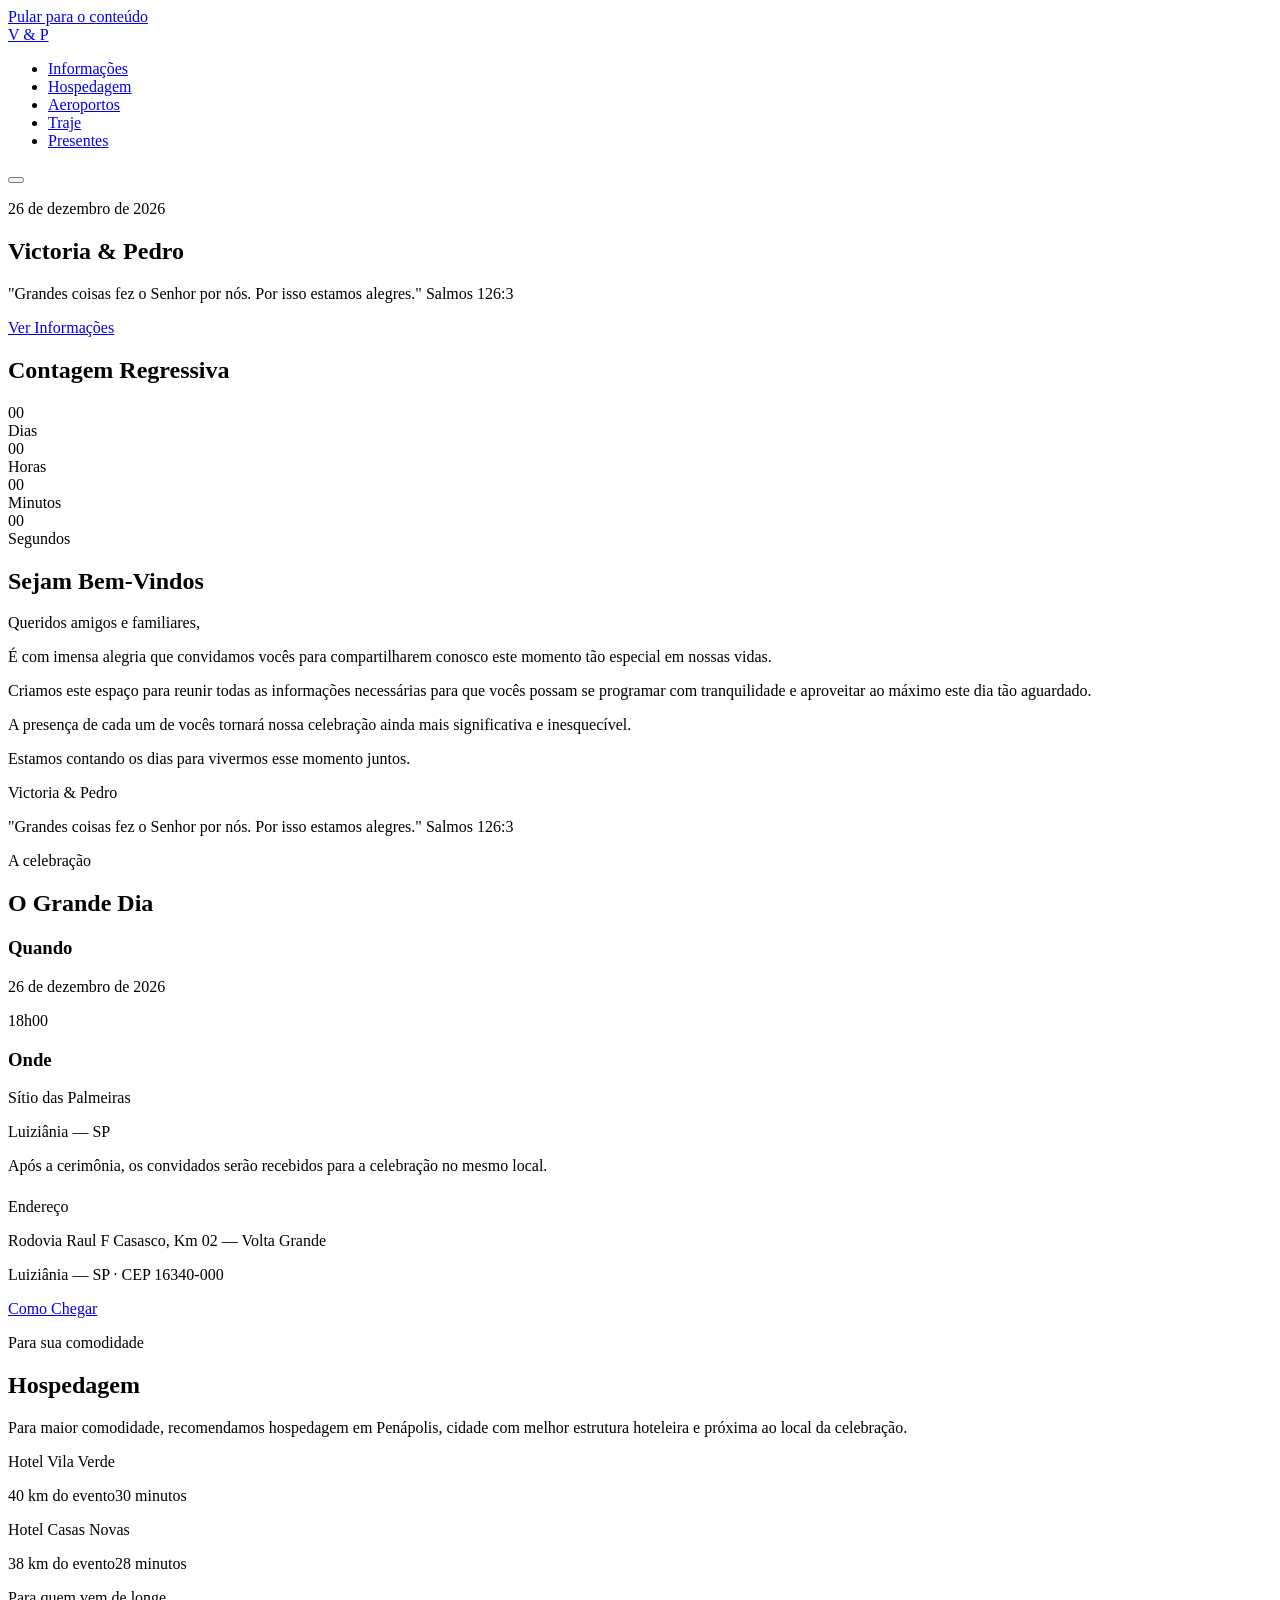
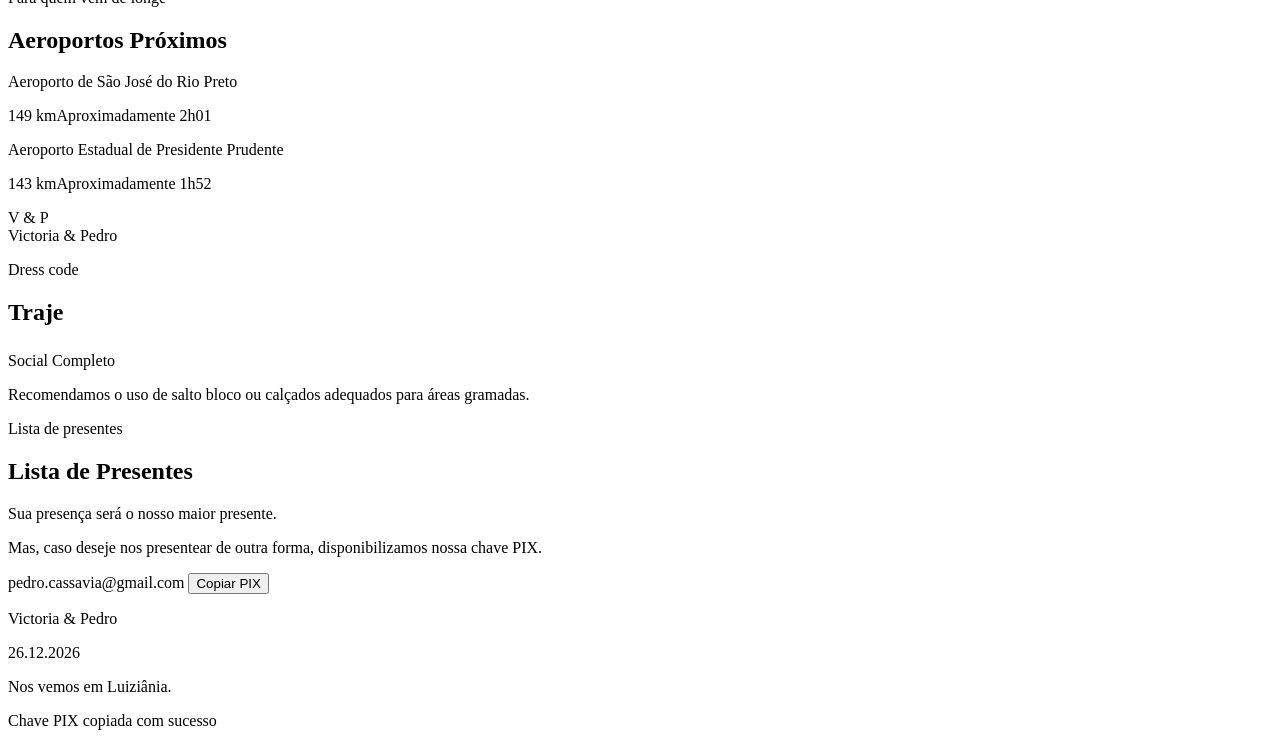
==== index.html @ ff81640f "Rename file-index.html to index.html" ====
<!DOCTYPE html>
<html lang="pt-BR">
<head>
  <meta charset="UTF-8">
  <meta name="viewport" content="width=device-width, initial-scale=1.0">

  <!-- ===================== SEO PRIMÁRIO ===================== -->
  <title>Victoria & Pedro · 26 de dezembro de 2026</title>
  <meta name="description" content="Victoria & Pedro vão se casar no dia 26 de dezembro de 2026, no Sítio das Palmeiras, em Luiziânia - SP. Confira todas as informações da celebração.">
  <meta name="author" content="Victoria & Pedro">
  <meta name="theme-color" content="#9C4A2E">
  <link rel="canonical" href="https://victoriaepedro.com.br/">

  <!-- ===================== OPEN GRAPH ===================== -->
  <meta property="og:type" content="website">
  <meta property="og:locale" content="pt_BR">
  <meta property="og:site_name" content="Victoria & Pedro">
  <meta property="og:title" content="Victoria & Pedro · 26 de dezembro de 2026">
  <meta property="og:description" content="Casamento de Victoria & Pedro no Sítio das Palmeiras, Luiziânia - SP. Veja data, local, hospedagem e mais.">
  <meta property="og:url" content="https://victoriaepedro.com.br/">
  <!-- Substitua pela imagem de compartilhamento (1200x630px) quando disponível -->
  <meta property="og:image" content="https://victoriaepedro.com.br/assets/og-image.jpg">
  <meta property="og:image:width" content="1200">
  <meta property="og:image:height" content="630">
  <meta property="og:image:alt" content="Victoria & Pedro — 26 de dezembro de 2026">

  <!-- ===================== TWITTER CARDS ===================== -->
  <meta name="twitter:card" content="summary_large_image">
  <meta name="twitter:title" content="Victoria & Pedro · 26 de dezembro de 2026">
  <meta name="twitter:description" content="Casamento de Victoria & Pedro no Sítio das Palmeiras, Luiziânia - SP.">
  <meta name="twitter:image" content="https://victoriaepedro.com.br/assets/og-image.jpg">
  <meta name="twitter:image:alt" content="Victoria & Pedro — 26 de dezembro de 2026">

  <!--
    ===================== FAVICON =====================
    Substitua os arquivos abaixo na pasta /assets/ pelos seus ícones.
    Gere o conjunto em https://realfavicongenerator.net e troque os caminhos.
  -->
  <link rel="icon" href="/assets/favicon.ico" sizes="any">
  <link rel="icon" type="image/svg+xml" href="/assets/favicon.svg">
  <link rel="apple-touch-icon" href="/assets/apple-touch-icon.png">
  <link rel="manifest" href="/assets/site.webmanifest">

  <!-- ===================== STRUCTURED DATA (Event) ===================== -->
  <script type="application/ld+json">
  {
    "@context": "https://schema.org",
    "@type": "Event",
    "name": "Casamento de Victoria & Pedro",
    "startDate": "2026-12-26T18:00:00-03:00",
    "eventStatus": "https://schema.org/EventScheduled",
    "eventAttendanceMode": "https://schema.org/OfflineEventAttendanceMode",
    "location": {
      "@type": "Place",
      "name": "Sítio das Palmeiras",
      "address": {
        "@type": "PostalAddress",
        "streetAddress": "Rodovia Raul F Casasco, Km 02 - Volta Grande",
        "addressLocality": "Luiziânia",
        "addressRegion": "SP",
        "postalCode": "16340-000",
        "addressCountry": "BR"
      }
    },
    "organizer": { "@type": "Person", "name": "Victoria & Pedro" }
  }
  </script>

  <!-- ===================== FONTES ===================== -->
  <link rel="preconnect" href="https://fonts.googleapis.com">
  <link rel="preconnect" href="https://fonts.gstatic.com" crossorigin>
  <link href="https://fonts.googleapis.com/css2?family=Playfair+Display:ital,wght@0,400;0,500;0,600;1,400&family=Montserrat:wght@300;400;500;600&display=swap" rel="stylesheet">

  <!-- ===================== ESTILOS ===================== -->
  <link rel="stylesheet" href="style.css">
</head>

<body>
  <!-- Pular para o conteúdo (acessibilidade por teclado) -->
  <a href="#main" class="skip-link">Pular para o conteúdo</a>

  <!-- ============================ NAVBAR ============================ -->
  <header>
    <nav class="nav" id="nav" aria-label="Navegação principal">
      <a href="#top" class="nav__brand" aria-label="Victoria e Pedro — início">V &amp; P</a>

      <ul class="nav__links" id="nav-links">
        <li><a href="#info">Informações</a></li>
        <li><a href="#hospedagem">Hospedagem</a></li>
        <li><a href="#aeroportos">Aeroportos</a></li>
        <li><a href="#traje">Traje</a></li>
        <li><a href="#presentes">Presentes</a></li>
      </ul>

      <button class="nav__toggle" id="nav-toggle"
              aria-label="Abrir menu" aria-expanded="false" aria-controls="nav-links">
        <span></span><span></span><span></span>
      </button>
    </nav>
  </header>

  <main id="main">
    <!-- ============================ HERO ============================ -->
    <section class="hero" id="top" aria-labelledby="hero-names">
      <div class="hero__bg" aria-hidden="true"></div>
      <div class="hero__content">
        <p class="hero__date anim a1">26 de dezembro de 2026</p>
        <h1 class="hero__names anim a2" id="hero-names">Victoria &amp; Pedro</h1>
        <p class="hero__verse anim a3">
          "Grandes coisas fez o Senhor por nós. Por isso estamos alegres."
          <span class="hero__ref">Salmos 126:3</span>
        </p>
        <a href="#info" class="btn btn--light anim a4">Ver Informações</a>
      </div>
      <div class="scroll-cue" aria-hidden="true"></div>
    </section>

    <!-- ====================== CONTAGEM REGRESSIVA ====================== -->
    <section class="countdown pad" id="info" aria-labelledby="countdown-title">
      <div class="container center">
        <h2 class="eyebrow" id="countdown-title">Contagem Regressiva</h2>
        <!-- aria-live para leitores de tela -->
        <div class="count-grid reveal d1" role="timer" aria-live="polite"
             aria-label="Tempo restante para o casamento">
          <div class="count-item">
            <div class="count-num" id="cd-days">00</div>
            <div class="count-label">Dias</div>
          </div>
          <div class="count-item">
            <div class="count-num" id="cd-hours">00</div>
            <div class="count-label">Horas</div>
          </div>
          <div class="count-item">
            <div class="count-num" id="cd-mins">00</div>
            <div class="count-label">Minutos</div>
          </div>
          <div class="count-item">
            <div class="count-num" id="cd-secs">00</div>
            <div class="count-label">Segundos</div>
          </div>
        </div>
      </div>
    </section>

    <!-- ========================= BOAS-VINDAS ========================= -->
    <section class="welcome pad" aria-labelledby="welcome-title">
      <div class="container center read">
        <h2 class="section-title reveal" id="welcome-title">Sejam Bem-Vindos</h2>
        <div class="divider reveal d1" aria-hidden="true"></div>
        <div class="reveal d2">
          <p>Queridos amigos e familiares,</p>
          <p>É com imensa alegria que convidamos vocês para compartilharem conosco este momento tão especial em nossas vidas.</p>
          <p>Criamos este espaço para reunir todas as informações necessárias para que vocês possam se programar com tranquilidade e aproveitar ao máximo este dia tão aguardado.</p>
          <p>A presença de cada um de vocês tornará nossa celebração ainda mais significativa e inesquecível.</p>
          <p>Estamos contando os dias para vivermos esse momento juntos.</p>
          <p class="sign">Victoria &amp; Pedro</p>
        </div>
      </div>
    </section>

    <!-- ===================== SEÇÃO EDITORIAL ===================== -->
    <section class="editorial editorial--1" aria-label="Mensagem do casal">
      <div class="editorial__arc" aria-hidden="true"></div>
      <p class="editorial__quote reveal">
        <span class="editorial__line" aria-hidden="true"></span>
        "Grandes coisas fez o Senhor por nós. Por isso estamos alegres."
        <span class="editorial__sub">Salmos 126:3</span>
      </p>
    </section>

    <!-- ========================= O GRANDE DIA ========================= -->
    <section class="bigday pad" id="grande-dia" aria-labelledby="bigday-title">
      <div class="container center">
        <p class="eyebrow reveal">A celebração</p>
        <h2 class="section-title reveal d1" id="bigday-title">O Grande Dia</h2>
        <div class="divider reveal d1" aria-hidden="true"></div>

        <div class="cards">
          <div class="card reveal d1">
            <h3>Quando</h3>
            <p class="big">26 de dezembro de 2026</p>
            <p class="sub">18h00</p>
          </div>
          <div class="card reveal d2">
            <h3>Onde</h3>
            <p class="big">Sítio das Palmeiras</p>
            <p class="sub">Luiziânia — SP</p>
          </div>
        </div>

        <div class="address-box reveal d1">
          <p>Após a cerimônia, os convidados serão recebidos para a celebração no mesmo local.</p>
          <p class="place" style="margin-top:1.4rem;">Endereço</p>
          <p>Rodovia Raul F Casasco, Km 02 — Volta Grande</p>
          <p>Luiziânia — SP · CEP 16340-000</p>
          <a href="https://maps.app.goo.gl/Vqvwk79PdrW99xK56" target="_blank" rel="noopener"
             class="btn btn--solid" aria-label="Como chegar — abrir local no Google Maps (nova aba)">Como Chegar</a>
        </div>
      </div>
    </section>

    <!-- ========================== HOSPEDAGEM ========================== -->
    <section class="info pad" id="hospedagem" aria-labelledby="hosp-title">
      <div class="container center">
        <p class="eyebrow reveal">Para sua comodidade</p>
        <h2 class="section-title reveal d1" id="hosp-title">Hospedagem</h2>
        <div class="divider reveal d1" aria-hidden="true"></div>
        <p class="lead reveal d1">Para maior comodidade, recomendamos hospedagem em Penápolis, cidade com melhor estrutura hoteleira e próxima ao local da celebração.</p>

        <div class="info-grid">
          <div class="info-card reveal d1">
            <p class="name">Hotel Vila Verde</p>
            <p class="meta"><span>40 km do evento</span><span>30 minutos</span></p>
          </div>
          <div class="info-card reveal d2">
            <p class="name">Hotel Casas Novas</p>
            <p class="meta"><span>38 km do evento</span><span>28 minutos</span></p>
          </div>
        </div>
      </div>
    </section>

    <!-- ========================== AEROPORTOS ========================== -->
    <section class="info info--alt pad" id="aeroportos" aria-labelledby="aero-title">
      <div class="container center">
        <p class="eyebrow reveal">Para quem vem de longe</p>
        <h2 class="section-title reveal d1" id="aero-title">Aeroportos Próximos</h2>
        <div class="divider reveal d1" aria-hidden="true"></div>

        <div class="info-grid">
          <div class="info-card reveal d1">
            <p class="name">Aeroporto de São José do Rio Preto</p>
            <p class="meta"><span>149 km</span><span>Aproximadamente 2h01</span></p>
          </div>
          <div class="info-card reveal d2">
            <p class="name">Aeroporto Estadual de Presidente Prudente</p>
            <p class="meta"><span>143 km</span><span>Aproximadamente 1h52</span></p>
          </div>
        </div>
      </div>
    </section>

    <!-- ============================ TRAJE ============================ -->
    <section class="attire" id="traje" aria-labelledby="attire-title">
      <div class="attire__img reveal" aria-hidden="true">
        <div class="attire__mono">
          <div class="amp">V &amp; P</div>
          <div class="names">Victoria &amp; Pedro</div>
        </div>
      </div>
      <div class="attire__text reveal d1">
        <p class="eyebrow">Dress code</p>
        <h2 class="section-title" id="attire-title" style="margin-bottom:1.6rem;">Traje</h2>
        <p class="em">Social Completo</p>
        <p>Recomendamos o uso de salto bloco ou calçados adequados para áreas gramadas.</p>
      </div>
    </section>

    <!-- =========================== PRESENTES =========================== -->
    <section class="gifts pad" id="presentes" aria-labelledby="gifts-title">
      <div class="container center read">
        <p class="eyebrow reveal">Lista de presentes</p>
        <h2 class="section-title reveal d1" id="gifts-title">Lista de Presentes</h2>
        <div class="divider reveal d1" aria-hidden="true"></div>
        <p class="reveal d2">Sua presença será o nosso maior presente.</p>
        <p class="reveal d2" style="margin-top:.6rem;">Mas, caso deseje nos presentear de outra forma, disponibilizamos nossa chave PIX.</p>

        <div class="pix-box reveal d2">
          <span class="pix-key" id="pix-key">pedro.cassavia@gmail.com</span>
          <button class="btn btn--light" id="copy-pix"
                  aria-label="Copiar chave PIX para a área de transferência">Copiar PIX</button>
        </div>
      </div>
    </section>
  </main>

  <!-- ============================ RODAPÉ ============================ -->
  <footer aria-label="Rodapé">
    <div class="container">
      <p class="fnames reveal">Victoria &amp; Pedro</p>
      <p class="fdate reveal d1">26.12.2026</p>
      <p class="fmsg reveal d1">Nos vemos em Luiziânia.</p>
    </div>
  </footer>

  <!-- Toast de feedback (acessível via aria-live) -->
  <div class="toast" id="toast" role="status" aria-live="polite">Chave PIX copiada com sucesso</div>

  <!-- ===================== SCRIPTS ===================== -->
  <script src="script.js" defer></script>
</body>
</html>
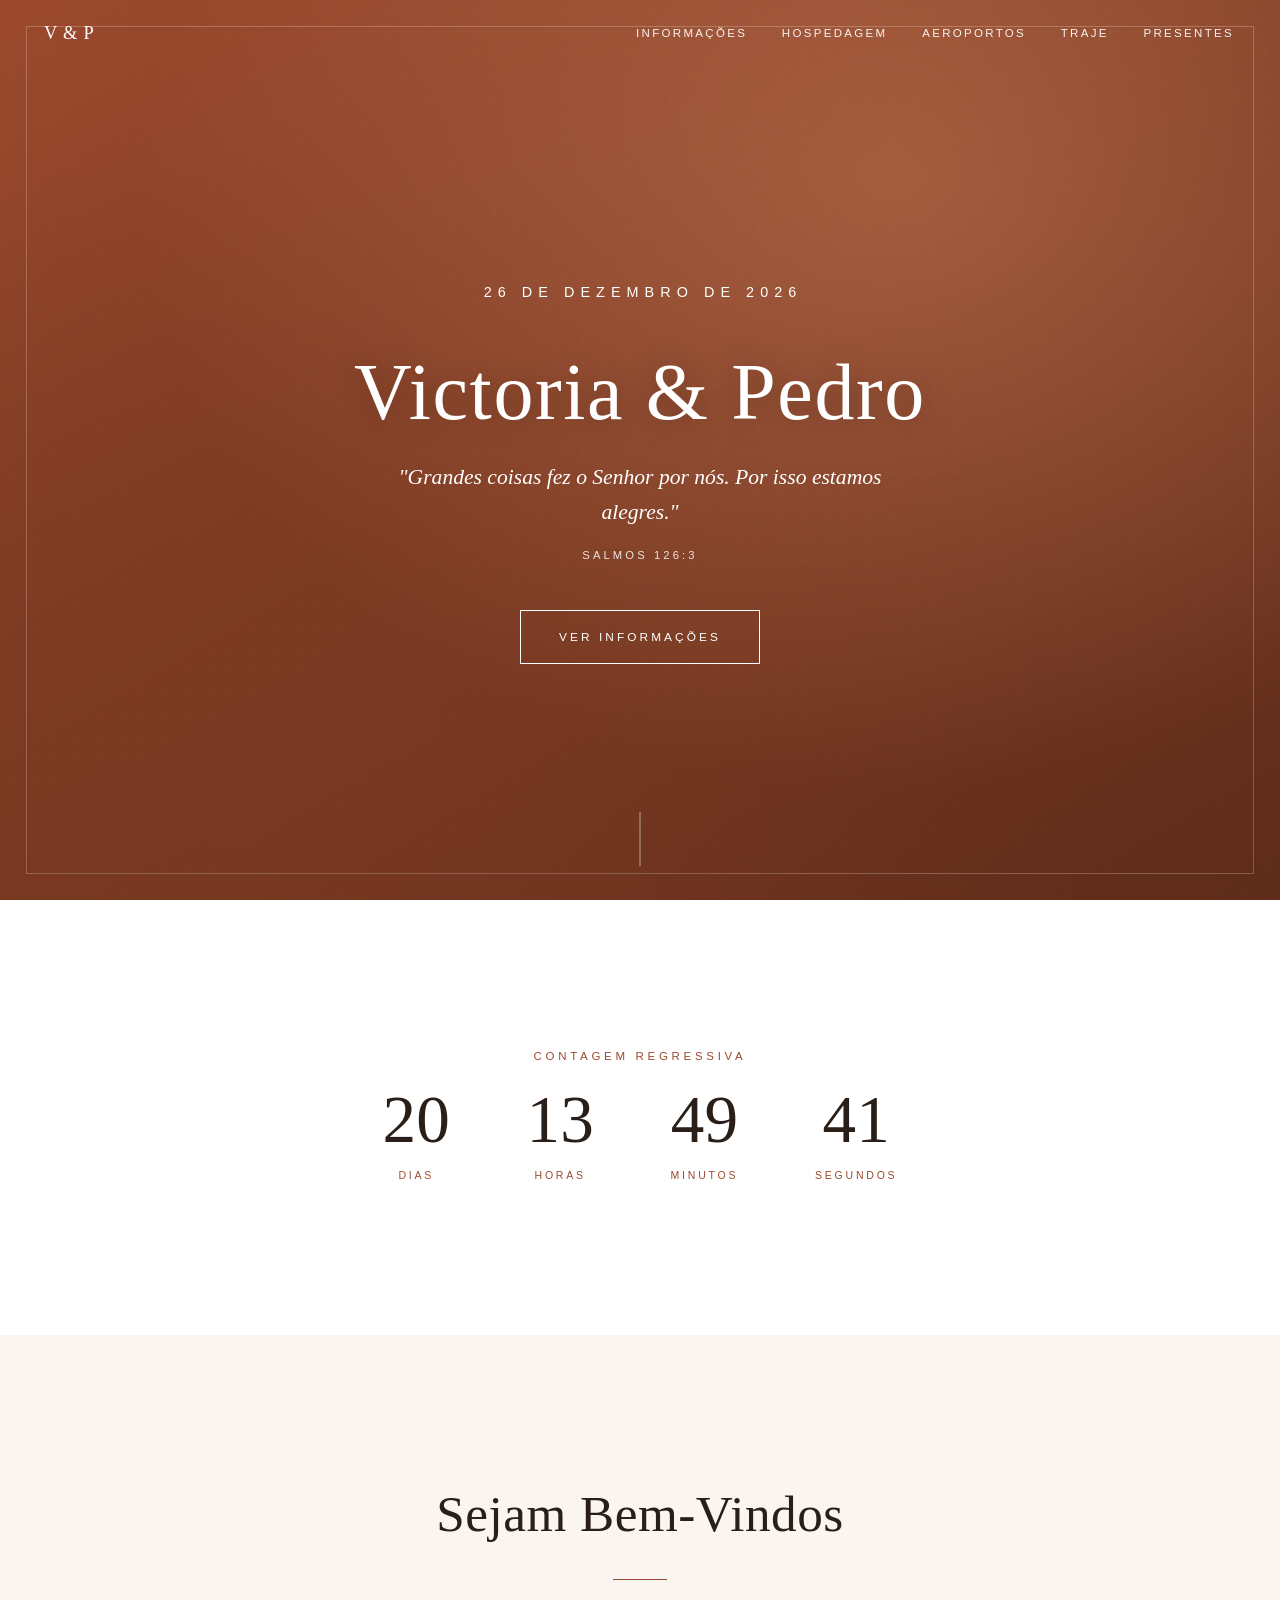
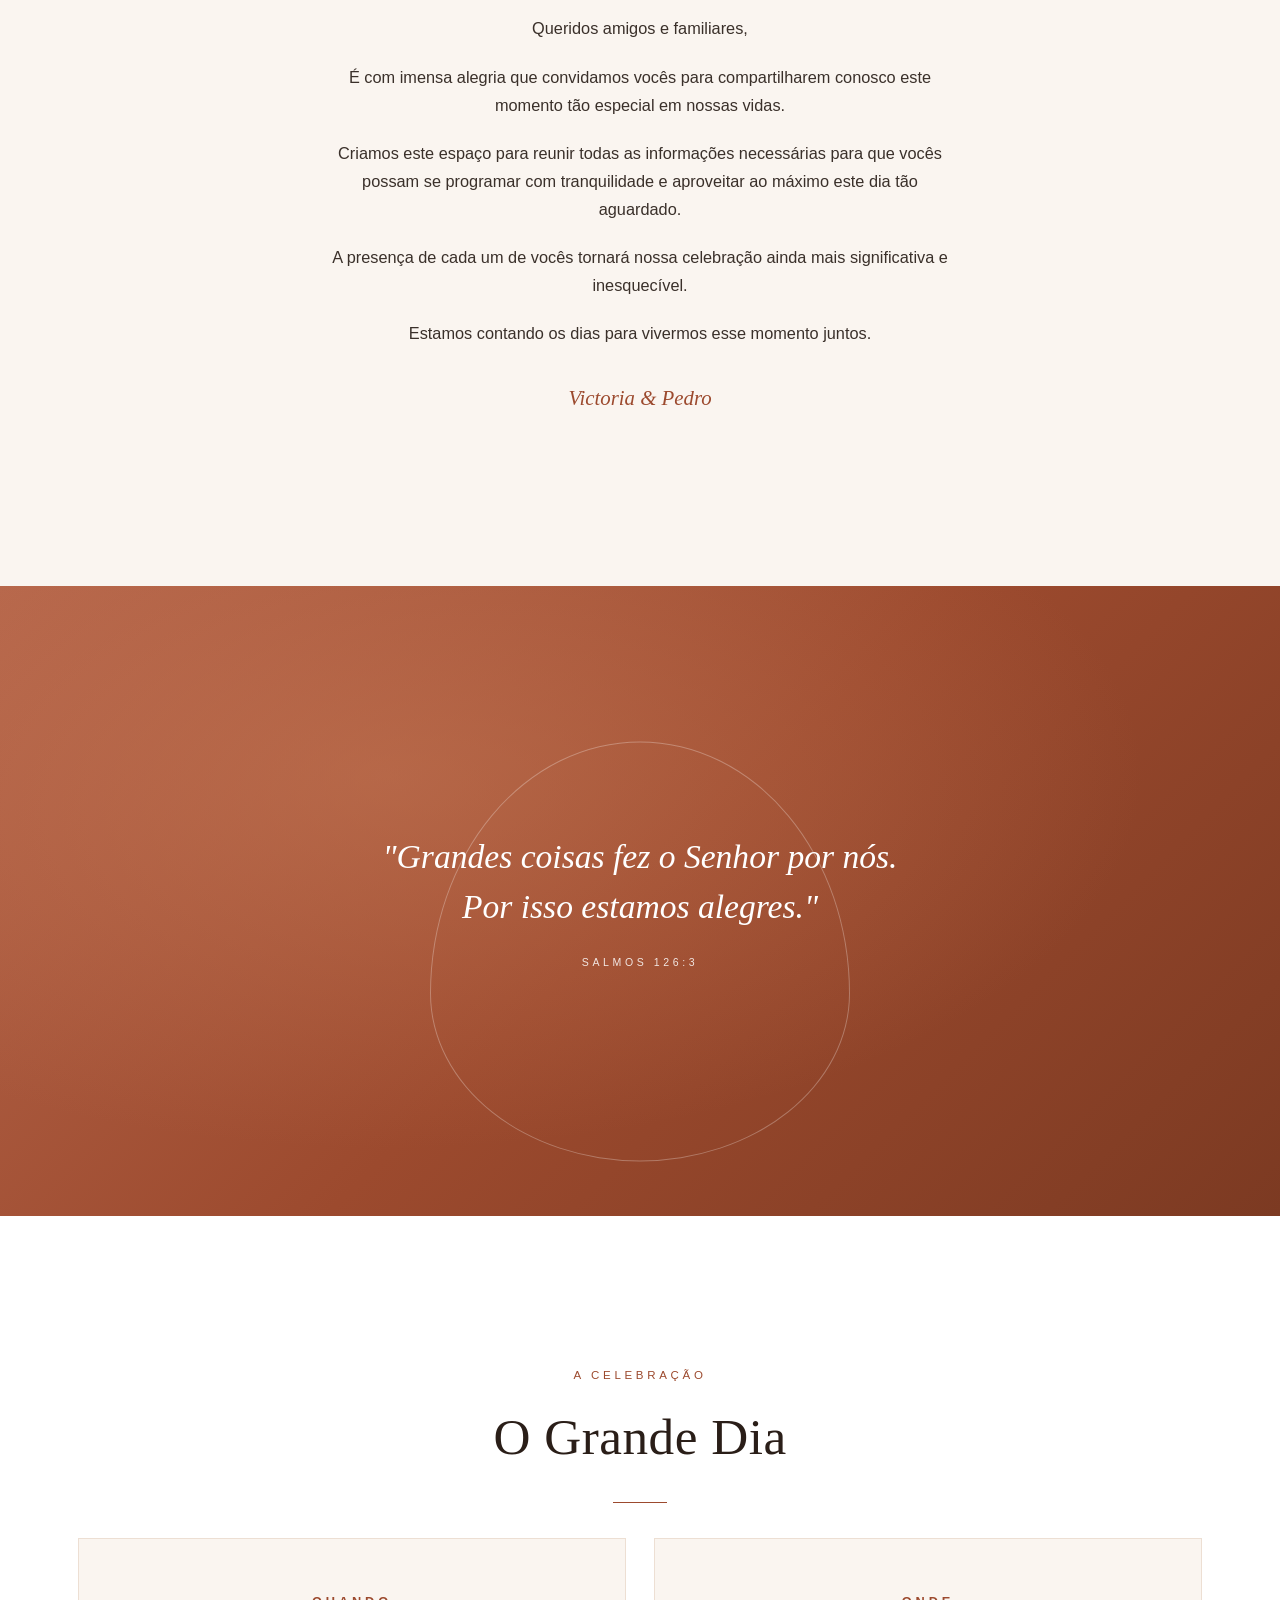
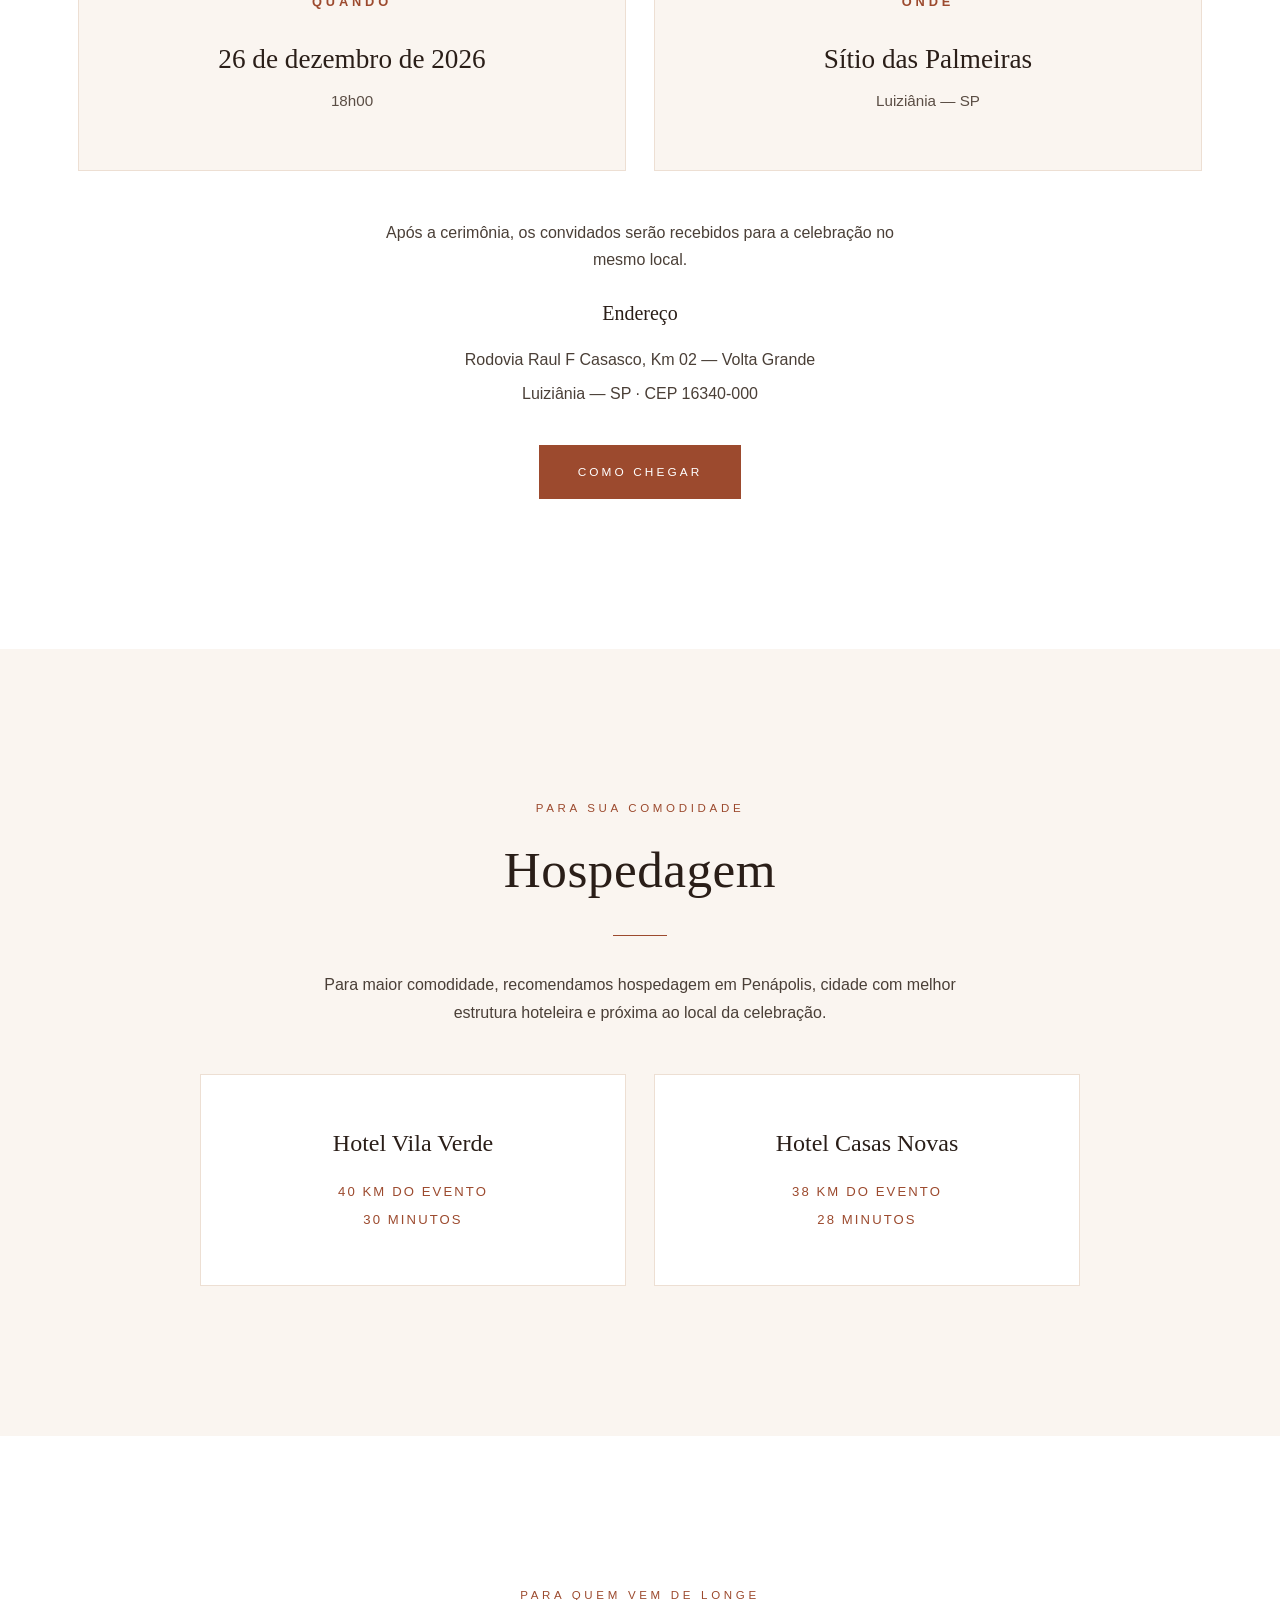
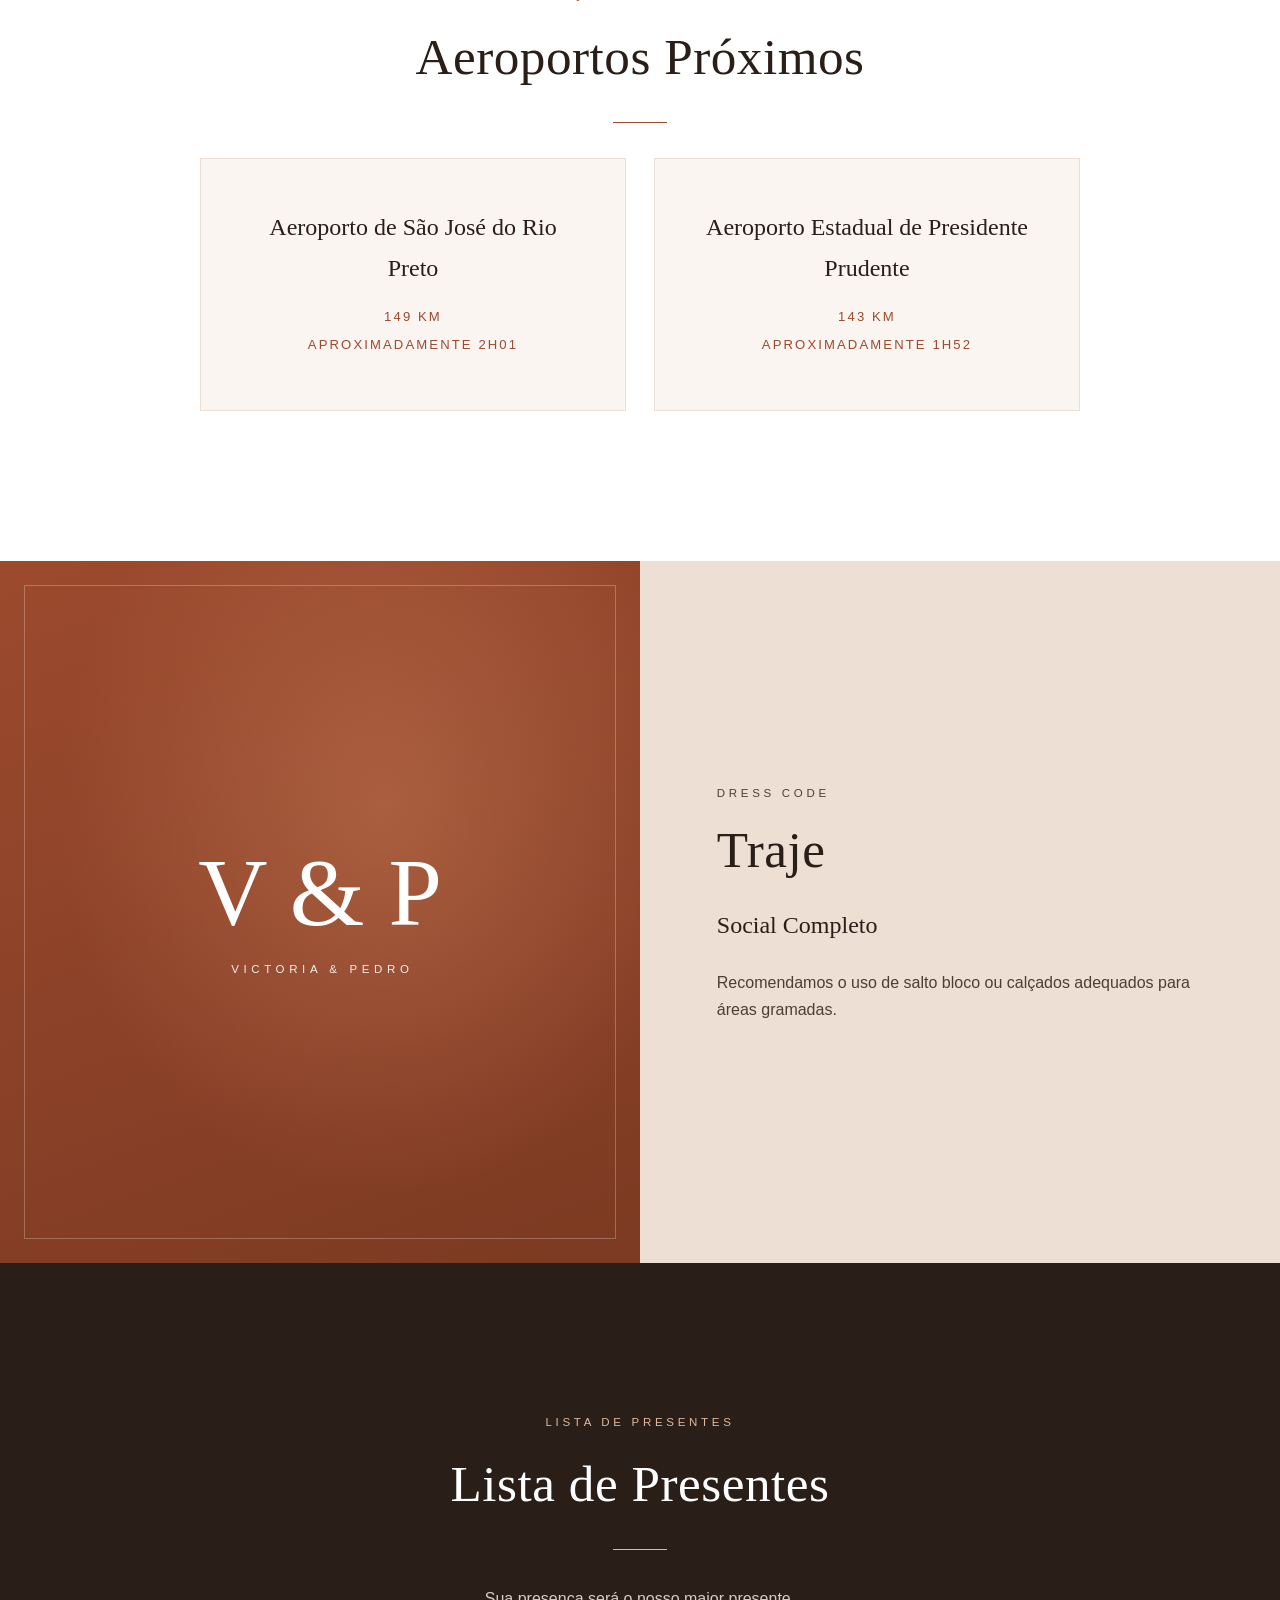
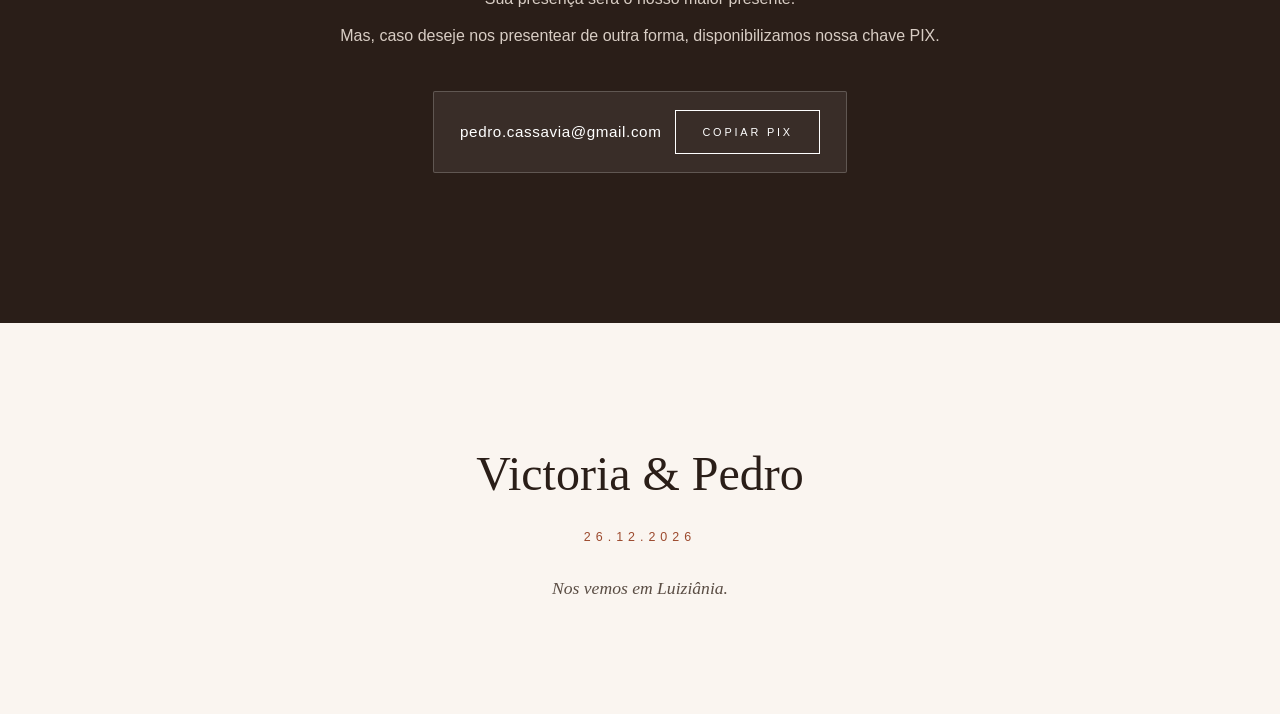
==== commit c711170a: "Update index.html" ====
--- a/index.html
+++ b/index.html
@@ -2,7 +2,7 @@
 <html lang="pt-BR">
 <head>
   <meta charset="UTF-8">
-  <meta name="viewport" content="width=device-width, initial-scale=1.0">
+  <meta name="viewport" content="width=device-width, initial-scale=1.0, viewport-fit=cover">
 
   <!-- ===================== SEO PRIMÁRIO ===================== -->
   <title>Victoria & Pedro · 26 de dezembro de 2026</title>
--- a/style.css
+++ b/style.css
@@ -0,0 +1,468 @@
+/* ============================================================
+   VICTORIA & PEDRO — Folha de estilo · 26.12.2026
+   ============================================================ */
+
+/* ============================================================
+   1. VARIÁVEIS / PALETA (terracota)
+   ============================================================ */
+:root{
+  --white:#FFFFFF;
+  --offwhite:#FAF5F0;      /* off-white quente */
+  --beige:#EDDFD3;         /* areia / argila clara */
+  --brown:#9C4A2E;         /* terracota principal */
+  --terra-deep:#7C3A22;    /* terracota profundo */
+  --terra-soft:#C77A57;    /* terracota suave */
+  --clay:#B5654A;          /* argila */
+  --black:#2A1E18;         /* marrom-café (quase preto, quente) */
+
+  --serif:'Playfair Display', Georgia, serif;
+  --sans:'Montserrat', -apple-system, BlinkMacSystemFont, sans-serif;
+
+  --ease:cubic-bezier(.22,.61,.36,1);
+  --maxread:680px;
+  --nav-h:68px;
+}
+
+/* ============================================================
+   2. RESET
+   ============================================================ */
+*{margin:0;padding:0;box-sizing:border-box;}
+html{scroll-behavior:smooth;-webkit-text-size-adjust:100%;scroll-padding-top:var(--nav-h);}
+body{
+  font-family:var(--sans);
+  color:var(--black);
+  background:var(--offwhite);
+  line-height:1.7;
+  font-weight:300;
+  overflow-x:hidden;          /* trava qualquer overflow horizontal acidental */
+  width:100%;
+}
+img{display:block;max-width:100%;}
+a{color:inherit;text-decoration:none;}
+button{font-family:inherit;cursor:pointer;border:none;background:none;color:inherit;}
+/* Alvos de toque confortáveis em mobile (mín. recomendado ~44px) */
+.btn{min-height:44px;}
+.nav__links a{display:inline-block;}
+
+/* Acessibilidade — foco visível consistente em toda navegação por teclado */
+:focus-visible{
+  outline:2px solid var(--terra-deep);
+  outline-offset:3px;
+  border-radius:1px;
+}
+/* Foco claro sobre fundos escuros (hero, navbar transparente, editorial, presentes) */
+.hero :focus-visible,
+.nav:not(.nav--solid) :focus-visible,
+.editorial :focus-visible,
+.gifts :focus-visible,
+.attire__text :focus-visible{
+  outline-color:var(--white);
+}
+
+/* Link "pular para o conteúdo" — visível só ao tabular */
+.skip-link{
+  position:absolute;left:50%;top:-60px;transform:translateX(-50%);
+  background:var(--black);color:var(--white);
+  padding:12px 22px;font-size:.74rem;letter-spacing:.18em;text-transform:uppercase;
+  z-index:200;transition:top .3s var(--ease);border-radius:0 0 3px 3px;
+}
+.skip-link:focus{top:0;}
+
+.sr-only{
+  position:absolute;width:1px;height:1px;padding:0;margin:-1px;
+  overflow:hidden;clip:rect(0,0,0,0);white-space:nowrap;border:0;
+}
+
+/* ============================================================
+   3. TIPOGRAFIA BASE
+   ============================================================ */
+h1,h2,h3{font-family:var(--serif);font-weight:400;line-height:1.15;}
+.eyebrow{
+  font-family:var(--sans);
+  font-size:.72rem;letter-spacing:.32em;text-transform:uppercase;
+  font-weight:500;color:var(--brown);margin-bottom:1.4rem;
+}
+.section-title{
+  font-size:clamp(2rem,5vw,3.2rem);margin-bottom:2.2rem;letter-spacing:.01em;
+}
+
+/* ============================================================
+   4. LAYOUT / SEÇÕES
+   ============================================================ */
+section{position:relative;}
+.container{width:100%;max-width:1180px;margin:0 auto;padding:0 28px;}
+.pad{padding:clamp(80px,12vw,150px) 0;}
+.center{text-align:center;}
+.read{max-width:var(--maxread);margin:0 auto;}
+.divider{width:54px;height:1px;background:var(--brown);margin:0 auto 2.2rem;opacity:.5;}
+
+/* ============================================================
+   5. NAVBAR FIXA PREMIUM
+   ============================================================ */
+.nav{
+  position:fixed;top:0;left:0;width:100%;height:var(--nav-h);z-index:100;
+  display:flex;align-items:center;justify-content:space-between;
+  padding:0 clamp(20px,4vw,44px);
+  background:transparent;
+  transition:background .5s var(--ease), box-shadow .5s var(--ease), height .4s var(--ease);
+}
+/* Estado sólido após scroll */
+.nav--solid{
+  background:rgba(250,245,240,.92);
+  -webkit-backdrop-filter:blur(10px);backdrop-filter:blur(10px);
+  box-shadow:0 1px 0 rgba(122,58,34,.1);
+  height:60px;
+}
+.nav__brand{
+  font-family:var(--serif);font-size:1.15rem;letter-spacing:.04em;
+  color:var(--white);transition:color .5s var(--ease);
+}
+.nav--solid .nav__brand{color:var(--black);}
+
+.nav__links{display:flex;gap:clamp(14px,2.4vw,34px);list-style:none;}
+.nav__links a{
+  position:relative;font-size:.72rem;letter-spacing:.2em;text-transform:uppercase;
+  font-weight:500;color:rgba(255,255,255,.92);padding:6px 2px;
+  transition:color .4s var(--ease);
+}
+.nav--solid .nav__links a{color:var(--black);}
+/* Sublinhado elegante no hover/foco */
+.nav__links a::after{
+  content:"";position:absolute;left:0;bottom:0;width:0;height:1px;
+  background:currentColor;transition:width .4s var(--ease);
+}
+.nav__links a:hover::after,.nav__links a:focus-visible::after{width:100%;}
+
+/* Botão hambúrguer (mobile) */
+.nav__toggle{
+  display:none;width:40px;height:40px;position:relative;z-index:110;
+}
+.nav__toggle span{
+  position:absolute;left:9px;width:22px;height:1.5px;background:var(--white);
+  transition:.4s var(--ease);
+}
+.nav--solid .nav__toggle span{background:var(--black);}
+.nav__toggle span:nth-child(1){top:15px;}
+.nav__toggle span:nth-child(2){top:21px;}
+.nav__toggle span:nth-child(3){top:27px;}
+/* Estado aberto vira "X" (sempre escuro sobre o painel claro) */
+.nav--open .nav__toggle span{background:var(--black);}
+.nav--open .nav__toggle span:nth-child(1){top:21px;transform:rotate(45deg);}
+.nav--open .nav__toggle span:nth-child(2){opacity:0;}
+.nav--open .nav__toggle span:nth-child(3){top:21px;transform:rotate(-45deg);}
+
+/* ============================================================
+   6. HERO
+   ============================================================ */
+.hero{
+  min-height:100svh;                 /* min-height permite crescer se faltar espaço */
+  display:flex;align-items:center;justify-content:center;
+  text-align:center;color:var(--white);position:relative;overflow:hidden;
+  /* padding de segurança + respeito ao notch (safe-area) */
+  padding:calc(var(--nav-h) + 24px) max(24px, env(safe-area-inset-right))
+          48px max(24px, env(safe-area-inset-left));
+}
+.hero__bg{
+  position:absolute;inset:0;
+  background:
+    radial-gradient(ellipse at 70% 20%, rgba(199,122,87,.55), transparent 60%),
+    radial-gradient(ellipse at 20% 80%, rgba(124,58,34,.6), transparent 55%),
+    linear-gradient(150deg,#9C4A2E 0%,#7C3A22 45%,#5e2c1a 100%);
+  transform:scale(1.08);
+  animation:heroZoom 9s var(--ease) forwards;
+  will-change:transform;
+}
+.hero__bg::before{
+  content:"";position:absolute;inset:0;
+  background-image:radial-gradient(rgba(255,255,255,.06) 1px,transparent 1px);
+  background-size:22px 22px;mix-blend-mode:overlay;
+}
+.hero__bg::after{
+  content:"";position:absolute;inset:26px;
+  border:1px solid rgba(255,255,255,.22);pointer-events:none;
+}
+@keyframes heroZoom{to{transform:scale(1);}}
+
+.hero__content{position:relative;z-index:2;width:100%;max-width:640px;}
+.hero__names{
+  font-size:clamp(2.4rem,7.5vw,5rem);font-weight:400;letter-spacing:.02em;
+  color:var(--white);
+  margin-bottom:1.4rem;text-shadow:0 2px 30px rgba(0,0,0,.25);
+}
+.hero__date{
+  font-family:var(--sans);letter-spacing:.42em;text-transform:uppercase;
+  font-size:clamp(.72rem,2vw,.9rem);font-weight:400;margin-bottom:2.6rem;padding-left:.42em;
+}
+.hero__verse{
+  font-family:var(--serif);font-style:italic;font-size:clamp(1rem,2.4vw,1.35rem);
+  max-width:560px;margin:0 auto 2.8rem;line-height:1.6;opacity:.95;
+}
+.hero__ref{
+  display:block;font-family:var(--sans);font-style:normal;font-size:.7rem;
+  letter-spacing:.28em;text-transform:uppercase;margin-top:1.1rem;opacity:.85;
+}
+
+/* Botões */
+.btn{
+  display:inline-block;font-family:var(--sans);
+  font-size:.74rem;letter-spacing:.26em;text-transform:uppercase;font-weight:500;
+  padding:16px 38px;border:1px solid currentColor;
+  transition:background .5s var(--ease), color .5s var(--ease);
+  background:transparent;
+}
+.btn--light{color:var(--white);}
+.btn--light:hover{background:var(--white);color:var(--terra-deep);}
+.btn--solid{background:var(--brown);color:var(--white);border-color:var(--brown);}
+.btn--solid:hover{background:var(--terra-deep);border-color:var(--terra-deep);}
+
+/* Animações de entrada do hero */
+.hero .anim{opacity:0;transform:translateY(26px);animation:heroUp 1.2s var(--ease) forwards;}
+.hero .a1{animation-delay:.5s;} .hero .a2{animation-delay:.8s;}
+.hero .a3{animation-delay:1.1s;} .hero .a4{animation-delay:1.5s;}
+@keyframes heroUp{to{opacity:1;transform:none;}}
+
+.scroll-cue{
+  position:absolute;bottom:34px;left:50%;transform:translateX(-50%);z-index:2;
+  width:1px;height:54px;background:rgba(255,255,255,.55);overflow:hidden;
+}
+.scroll-cue::after{
+  content:"";position:absolute;top:-54px;left:0;width:100%;height:54px;
+  background:var(--white);animation:cue 2.2s var(--ease) infinite;
+}
+@keyframes cue{to{transform:translateY(108px);}}
+
+/* ============================================================
+   7. REVEAL ON SCROLL
+   ============================================================ */
+.reveal{
+  opacity:0;transform:translateY(34px);
+  transition:opacity 1.1s var(--ease), transform 1.1s var(--ease);
+}
+.reveal.in{opacity:1;transform:none;}
+.reveal.d1{transition-delay:.12s;} .reveal.d2{transition-delay:.24s;} .reveal.d3{transition-delay:.36s;}
+
+/* ============================================================
+   8. CONTAGEM REGRESSIVA
+   ============================================================ */
+.countdown{background:var(--white);}
+.count-grid{display:flex;justify-content:center;gap:clamp(20px,6vw,80px);flex-wrap:wrap;}
+.count-item{text-align:center;min-width:62px;}
+.count-num{
+  font-family:var(--serif);font-size:clamp(2.4rem,7vw,4.2rem);line-height:1;
+  color:var(--black);font-variant-numeric:tabular-nums;
+}
+.count-label{
+  font-size:.66rem;letter-spacing:.26em;text-transform:uppercase;
+  color:var(--brown);margin-top:.9rem;font-weight:500;
+}
+
+/* ============================================================
+   9. BOAS-VINDAS
+   ============================================================ */
+.welcome{background:var(--offwhite);}
+.welcome p{margin-bottom:1.3rem;color:#3a302a;font-size:1.02rem;}
+.welcome .sign{font-family:var(--serif);font-style:italic;font-size:1.3rem;color:var(--brown);margin-top:2rem;}
+
+/* ============================================================
+   10. EDITORIAL (painel decorativo, sem imagem)
+   ============================================================ */
+.editorial{
+  height:70vh;min-height:420px;display:flex;align-items:center;justify-content:center;
+  text-align:center;color:var(--white);position:relative;overflow:hidden;
+}
+.editorial--1{
+  background:
+    radial-gradient(ellipse at 30% 30%, rgba(199,122,87,.5), transparent 60%),
+    linear-gradient(135deg,#B5654A 0%,#9C4A2E 50%,#7C3A22 100%);
+}
+.editorial__arc{
+  position:absolute;top:50%;left:50%;width:min(420px,70vw);aspect-ratio:1;
+  transform:translate(-50%,-38%);border:1px solid rgba(255,255,255,.28);
+  border-radius:50% 50% 50% 50% / 60% 60% 40% 40%;pointer-events:none;
+}
+.editorial__line{width:46px;height:1px;background:rgba(255,255,255,.6);margin:0 auto 1.6rem;}
+.editorial__quote{
+  position:relative;z-index:2;font-family:var(--serif);font-style:italic;
+  font-size:clamp(1.3rem,3.4vw,2.1rem);max-width:620px;padding:0 28px;line-height:1.5;
+}
+.editorial__sub{
+  display:block;font-family:var(--sans);font-style:normal;font-size:.66rem;
+  letter-spacing:.34em;text-transform:uppercase;margin-top:1.4rem;opacity:.85;
+}
+
+/* ============================================================
+   11. O GRANDE DIA — cards
+   ============================================================ */
+.bigday{background:var(--white);}
+.cards{display:grid;grid-template-columns:1fr 1fr;gap:28px;margin-bottom:3rem;}
+.card{
+  background:var(--offwhite);border:1px solid var(--beige);
+  padding:clamp(36px,5vw,56px) clamp(28px,4vw,44px);text-align:center;
+  transition:transform .6s var(--ease), box-shadow .6s var(--ease);
+}
+.card:hover{transform:translateY(-6px);box-shadow:0 24px 50px rgba(122,58,34,.14);}
+.card h3{
+  font-size:.8rem;font-family:var(--sans);letter-spacing:.3em;text-transform:uppercase;
+  color:var(--brown);margin-bottom:1.6rem;font-weight:600;
+}
+.card .big{font-family:var(--serif);font-size:1.7rem;margin-bottom:.4rem;}
+.card .sub{color:#5a4d44;font-size:.95rem;}
+
+.address-box{text-align:center;max-width:560px;margin:0 auto;}
+.address-box p{color:#4a3f37;margin-bottom:.4rem;}
+.address-box .place{font-family:var(--serif);font-size:1.25rem;color:var(--black);margin-bottom:1rem;}
+.address-box .btn{margin-top:2rem;}
+
+/* ============================================================
+   12. LISTAS DE CARDS (hospedagem / aeroportos)
+   ============================================================ */
+.info{background:var(--offwhite);}
+.info--alt{background:var(--white);}
+.info-grid{display:grid;grid-template-columns:1fr 1fr;gap:28px;max-width:880px;margin:0 auto;}
+.info-card{
+  background:var(--white);border:1px solid var(--beige);
+  padding:clamp(32px,4vw,48px);text-align:center;
+  transition:transform .6s var(--ease), box-shadow .6s var(--ease);
+}
+.info--alt .info-card{background:var(--offwhite);}
+.info-card:hover{transform:translateY(-5px);box-shadow:0 20px 44px rgba(122,58,34,.13);}
+.info-card .name{font-family:var(--serif);font-size:1.5rem;margin-bottom:1.1rem;}
+.info-card .meta{font-size:.82rem;letter-spacing:.16em;text-transform:uppercase;color:var(--brown);}
+.info-card .meta span{display:block;margin:.35rem 0;font-weight:500;}
+
+.lead{max-width:var(--maxread);margin:0 auto 3rem;color:#4a3f37;}
+
+/* ============================================================
+   13. TRAJE — split com monograma
+   ============================================================ */
+.attire{display:grid;grid-template-columns:1fr 1fr;min-height:78vh;}
+.attire__img{
+  position:relative;overflow:hidden;display:flex;align-items:center;justify-content:center;
+  background:
+    radial-gradient(ellipse at 60% 35%, rgba(199,122,87,.5), transparent 60%),
+    linear-gradient(160deg,#9C4A2E,#7C3A22);
+}
+.attire__img::before{content:"";position:absolute;inset:24px;border:1px solid rgba(255,255,255,.25);}
+.attire__mono{position:relative;z-index:2;text-align:center;color:var(--white);}
+.attire__mono .amp{font-family:var(--serif);font-size:clamp(3.4rem,9vw,6rem);line-height:1;}
+.attire__mono .names{
+  font-family:var(--sans);letter-spacing:.4em;text-transform:uppercase;
+  font-size:.72rem;margin-top:1.2rem;opacity:.9;padding-left:.4em;
+}
+.attire__text{
+  background:var(--beige);display:flex;flex-direction:column;justify-content:center;
+  padding:clamp(54px,7vw,100px) clamp(34px,6vw,84px);
+}
+.attire__text p{color:#4a3f37;margin-bottom:1.1rem;}
+.attire__text .em{font-family:var(--serif);font-size:1.5rem;color:var(--black);margin-bottom:1.4rem;}
+
+/* ============================================================
+   14. PRESENTES / PIX
+   ============================================================ */
+.gifts{background:var(--black);color:var(--offwhite);}
+.gifts .eyebrow{color:#e0b89e;}
+.gifts .section-title{color:var(--white);}
+.gifts .divider{background:#e0b89e;}
+.gifts p{color:#d8cdc4;}
+.pix-box{
+  margin-top:2.6rem;display:inline-flex;align-items:center;gap:14px;flex-wrap:wrap;justify-content:center;
+  background:rgba(255,255,255,.07);border:1px solid rgba(255,255,255,.2);padding:18px 26px;border-radius:2px;
+}
+.pix-key{font-family:var(--sans);letter-spacing:.04em;font-size:.95rem;color:var(--white);}
+.pix-box .btn{padding:12px 26px;font-size:.68rem;}
+.toast{
+  position:fixed;left:50%;bottom:34px;transform:translateX(-50%) translateY(20px);
+  background:var(--white);color:var(--black);padding:14px 30px;
+  font-size:.72rem;letter-spacing:.2em;text-transform:uppercase;
+  box-shadow:0 18px 50px rgba(0,0,0,.28);opacity:0;pointer-events:none;
+  transition:opacity .5s var(--ease), transform .5s var(--ease);z-index:150;
+}
+.toast.show{opacity:1;transform:translateX(-50%) translateY(0);}
+
+/* ============================================================
+   15. RODAPÉ
+   ============================================================ */
+footer{background:var(--offwhite);text-align:center;padding:clamp(70px,9vw,110px) 0;}
+footer .fnames{font-family:var(--serif);font-size:clamp(2rem,5vw,3rem);margin-bottom:.8rem;}
+footer .fdate{letter-spacing:.4em;font-size:.78rem;color:var(--brown);margin-bottom:1.6rem;}
+footer .fmsg{font-family:var(--serif);font-style:italic;color:#5a4d44;font-size:1.1rem;}
+
+/* ============================================================
+   16. RESPONSIVO — mobile first reinforcement
+   ============================================================ */
+@media(max-width:860px){
+  .container{padding:0 24px;}
+}
+
+/* Tablet / mobile largo — colapsa navegação em menu */
+@media(max-width:760px){
+  .nav__toggle{display:block;}
+  .nav__links{
+    position:fixed;inset:0;height:100vh;height:100svh;
+    flex-direction:column;align-items:center;justify-content:center;gap:30px;
+    background:rgba(250,245,240,.98);-webkit-backdrop-filter:blur(8px);backdrop-filter:blur(8px);
+    opacity:0;visibility:hidden;transform:translateY(-12px);
+    transition:opacity .45s var(--ease), transform .45s var(--ease), visibility .45s;
+    /* padding de segurança para o notch no menu fullscreen */
+    padding-top:max(0px, env(safe-area-inset-top));
+  }
+  .nav--open .nav__links{opacity:1;visibility:visible;transform:none;}
+  .nav__links a{color:var(--black);font-size:1rem;letter-spacing:.24em;padding:8px 16px;}
+
+  .cards,.info-grid{grid-template-columns:1fr;gap:20px;}
+  .attire{grid-template-columns:1fr;min-height:auto;}
+  .attire__img{min-height:46vh;}
+  .attire__text{padding:56px 30px;}
+  .editorial{background-attachment:scroll;height:54vh;}
+  .editorial__arc{transform:translate(-50%,-34%);}
+  .count-grid{gap:18px 26px;}
+
+  /* HERO mobile — hierarquia e espaçamento proporcional */
+  .hero__bg::after{inset:18px;}
+  .hero__date{font-size:.74rem;letter-spacing:.34em;margin-bottom:1.8rem;}
+  .hero__names{font-size:clamp(2.3rem,9.5vw,3.4rem);margin-bottom:1.2rem;}
+  .hero__verse{
+    font-size:1.05rem;max-width:30ch;       /* 30ch = quebra de linha elegante */
+    margin-left:auto;margin-right:auto;margin-bottom:2.2rem;
+  }
+}
+
+/* Celular pequeno (iPhone SE, 13 Mini, Pixel, Galaxy S22) */
+@media(max-width:480px){
+  .container{padding:0 20px;}
+  .pad{padding:72px 0;}
+
+  /* HERO — ajuste fino para telas estreitas */
+  .hero{padding-left:max(20px, env(safe-area-inset-left));
+        padding-right:max(20px, env(safe-area-inset-right));}
+  .hero__date{font-size:.68rem;letter-spacing:.3em;margin-bottom:1.5rem;}
+  .hero__names{font-size:clamp(2.1rem,10vw,2.8rem);margin-bottom:1rem;}
+  .hero__verse{font-size:.98rem;max-width:28ch;margin-bottom:2rem;}
+  .hero__ref{font-size:.64rem;margin-top:.9rem;}
+
+  .count-grid{display:grid;grid-template-columns:1fr 1fr;gap:34px 0;max-width:300px;margin:0 auto;}
+  .count-num{font-size:3rem;}
+  .pix-box{flex-direction:column;width:100%;gap:18px;padding:22px 20px;}
+  .pix-key{font-size:.86rem;word-break:break-all;text-align:center;}
+  .pix-box .btn{width:100%;}
+  .btn{padding:15px 30px;}
+  .card,.info-card{padding:34px 26px;}
+  .toast{width:calc(100% - 40px);text-align:center;font-size:.66rem;}
+}
+
+/* Telas de baixa altura (paisagem em celular) — evita corte do hero */
+@media(max-height:560px) and (max-width:900px){
+  .hero{
+    min-height:auto;
+    padding-top:calc(var(--nav-h) + 30px);padding-bottom:40px;
+  }
+  .hero__names{font-size:clamp(2rem,8vw,3rem);margin-bottom:.8rem;}
+  .hero__verse{margin-bottom:1.6rem;}
+}
+
+/* Respeita preferência de movimento reduzido */
+@media(prefers-reduced-motion:reduce){
+  *{animation:none!important;transition:none!important;}
+  .reveal{opacity:1;transform:none;}
+  html{scroll-behavior:auto;}
+}
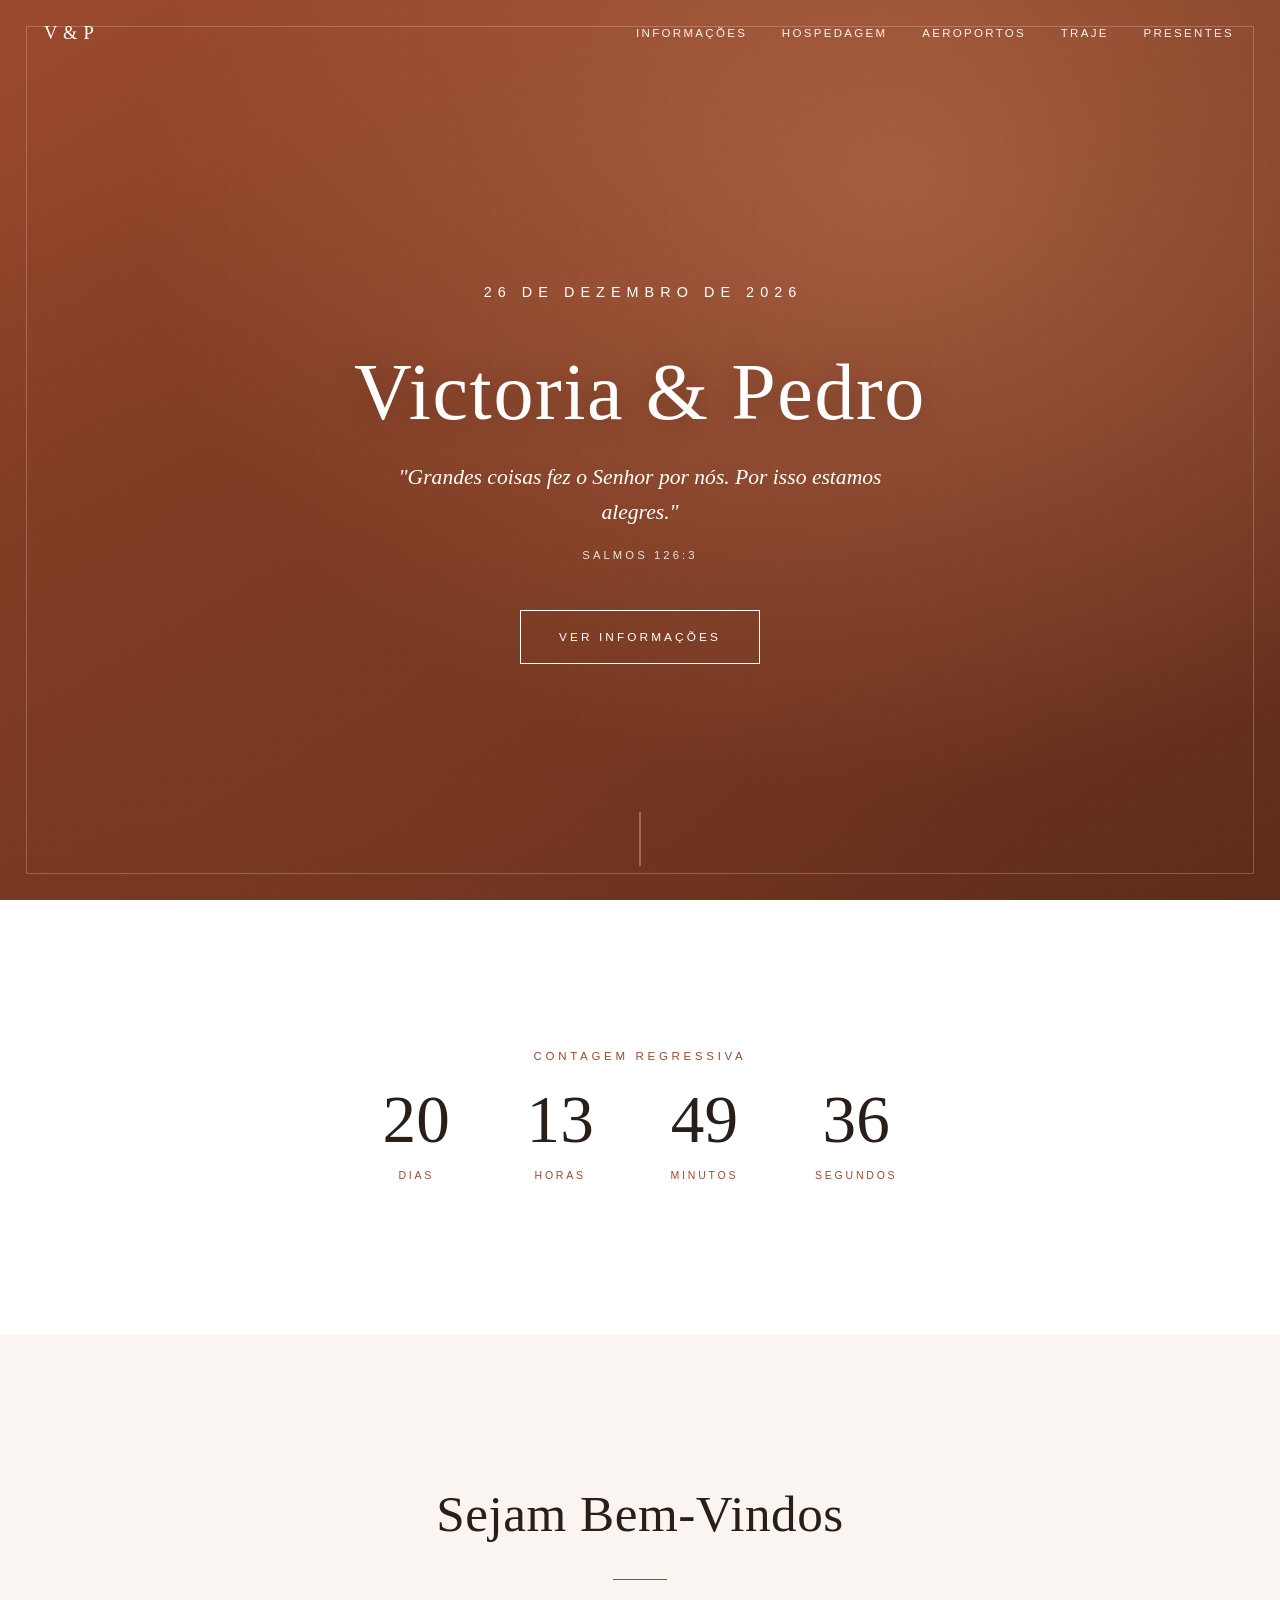
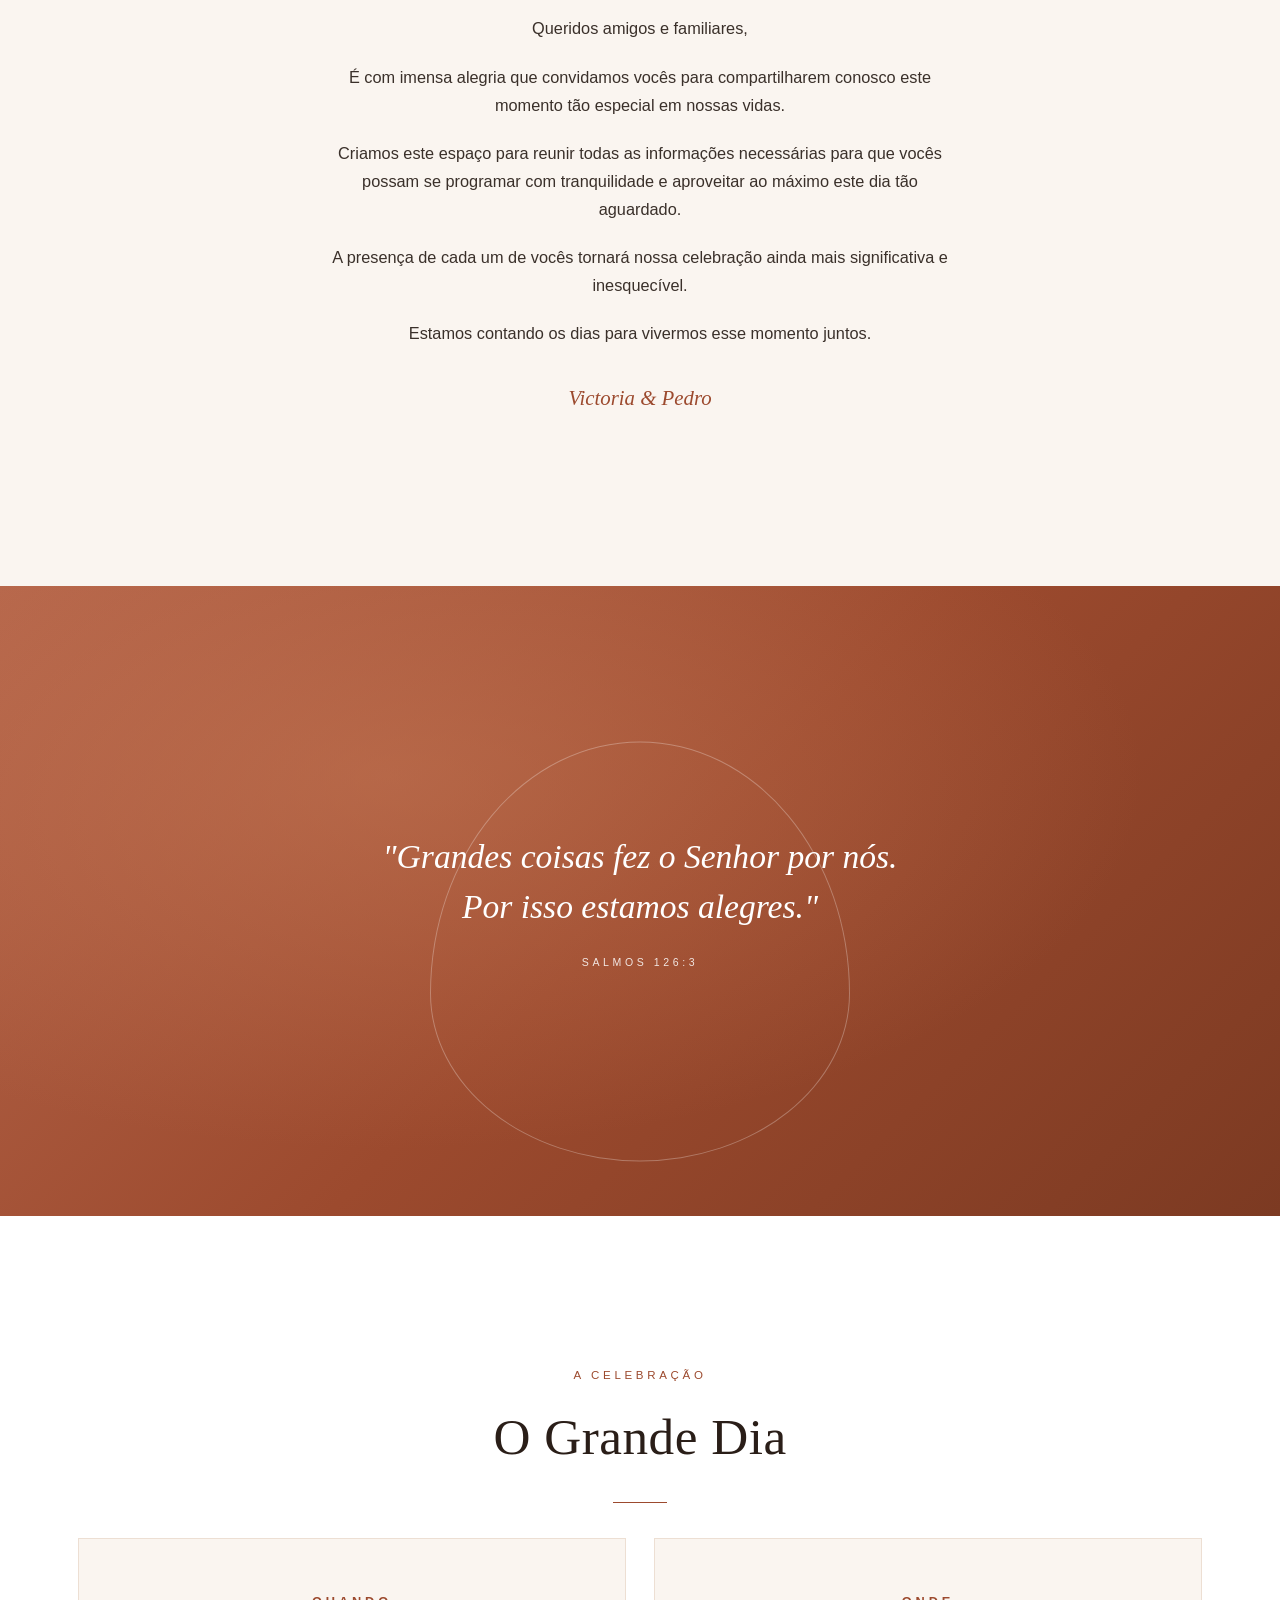
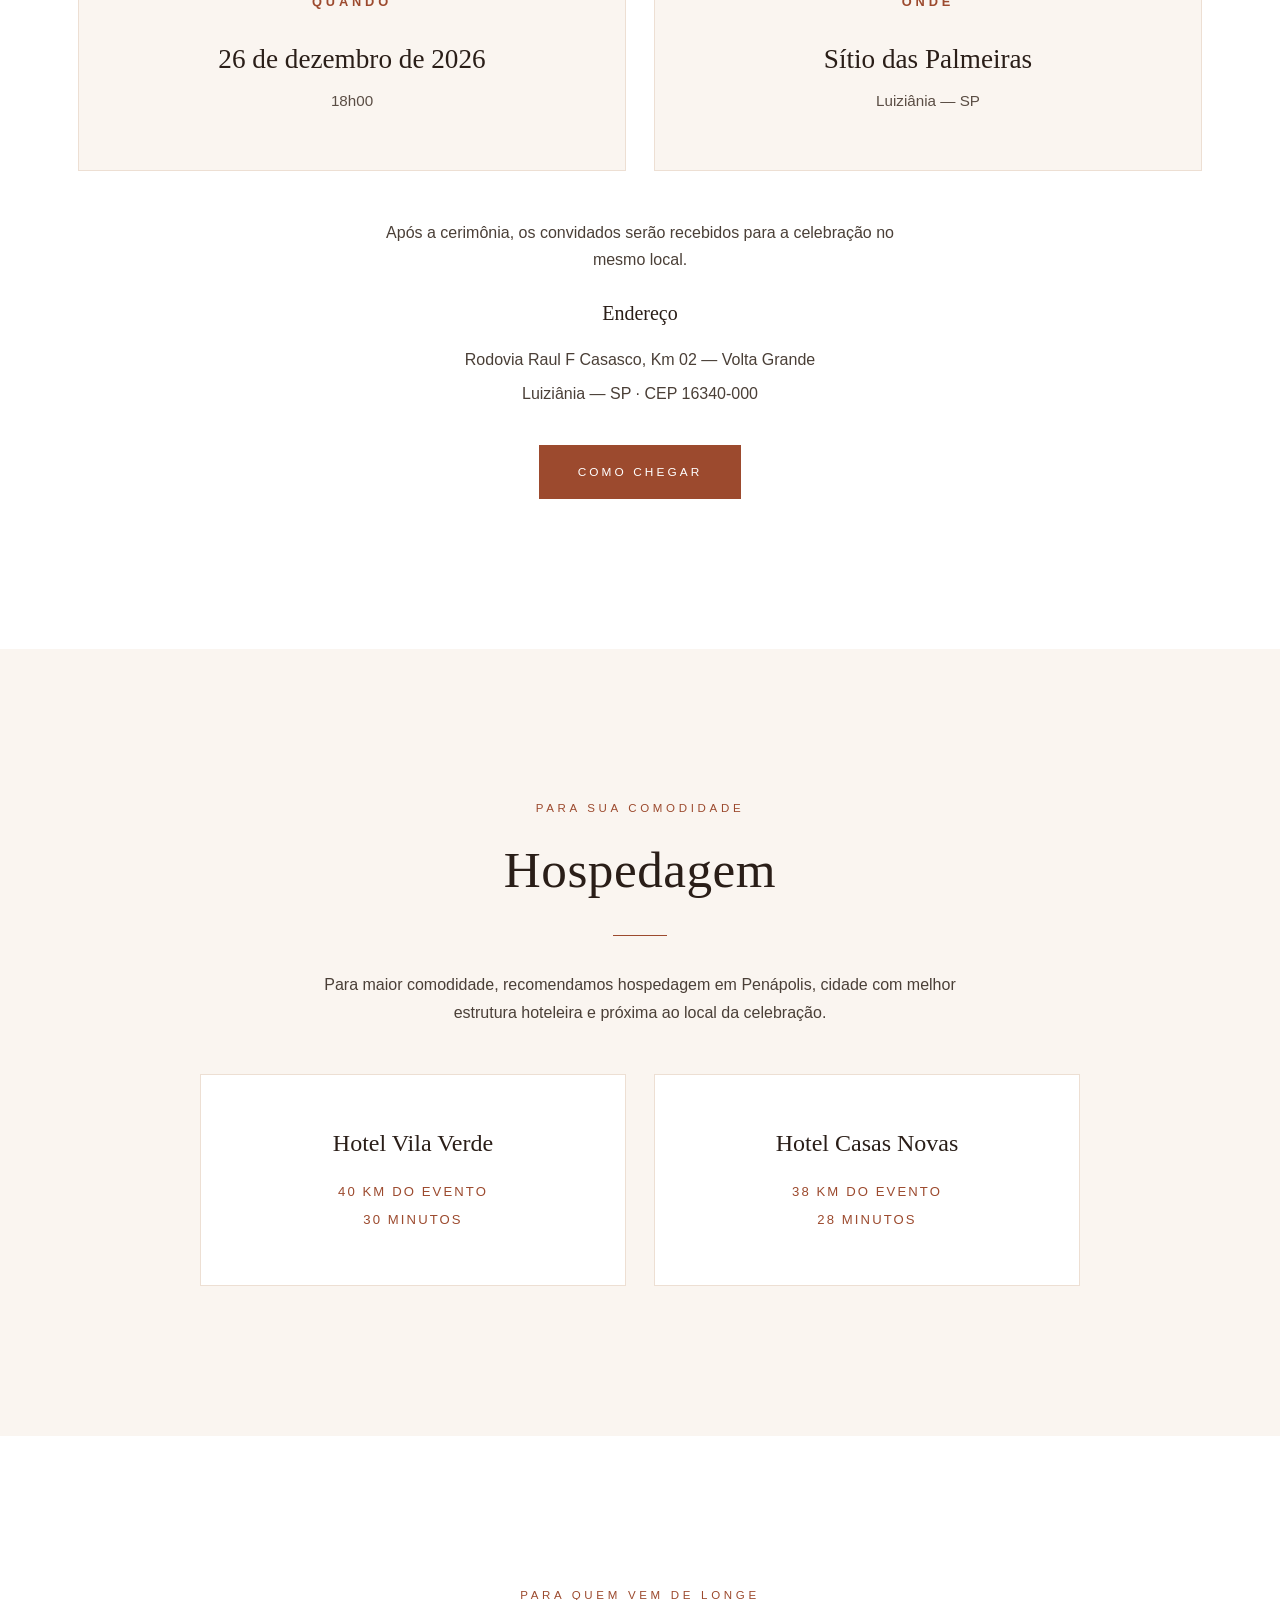
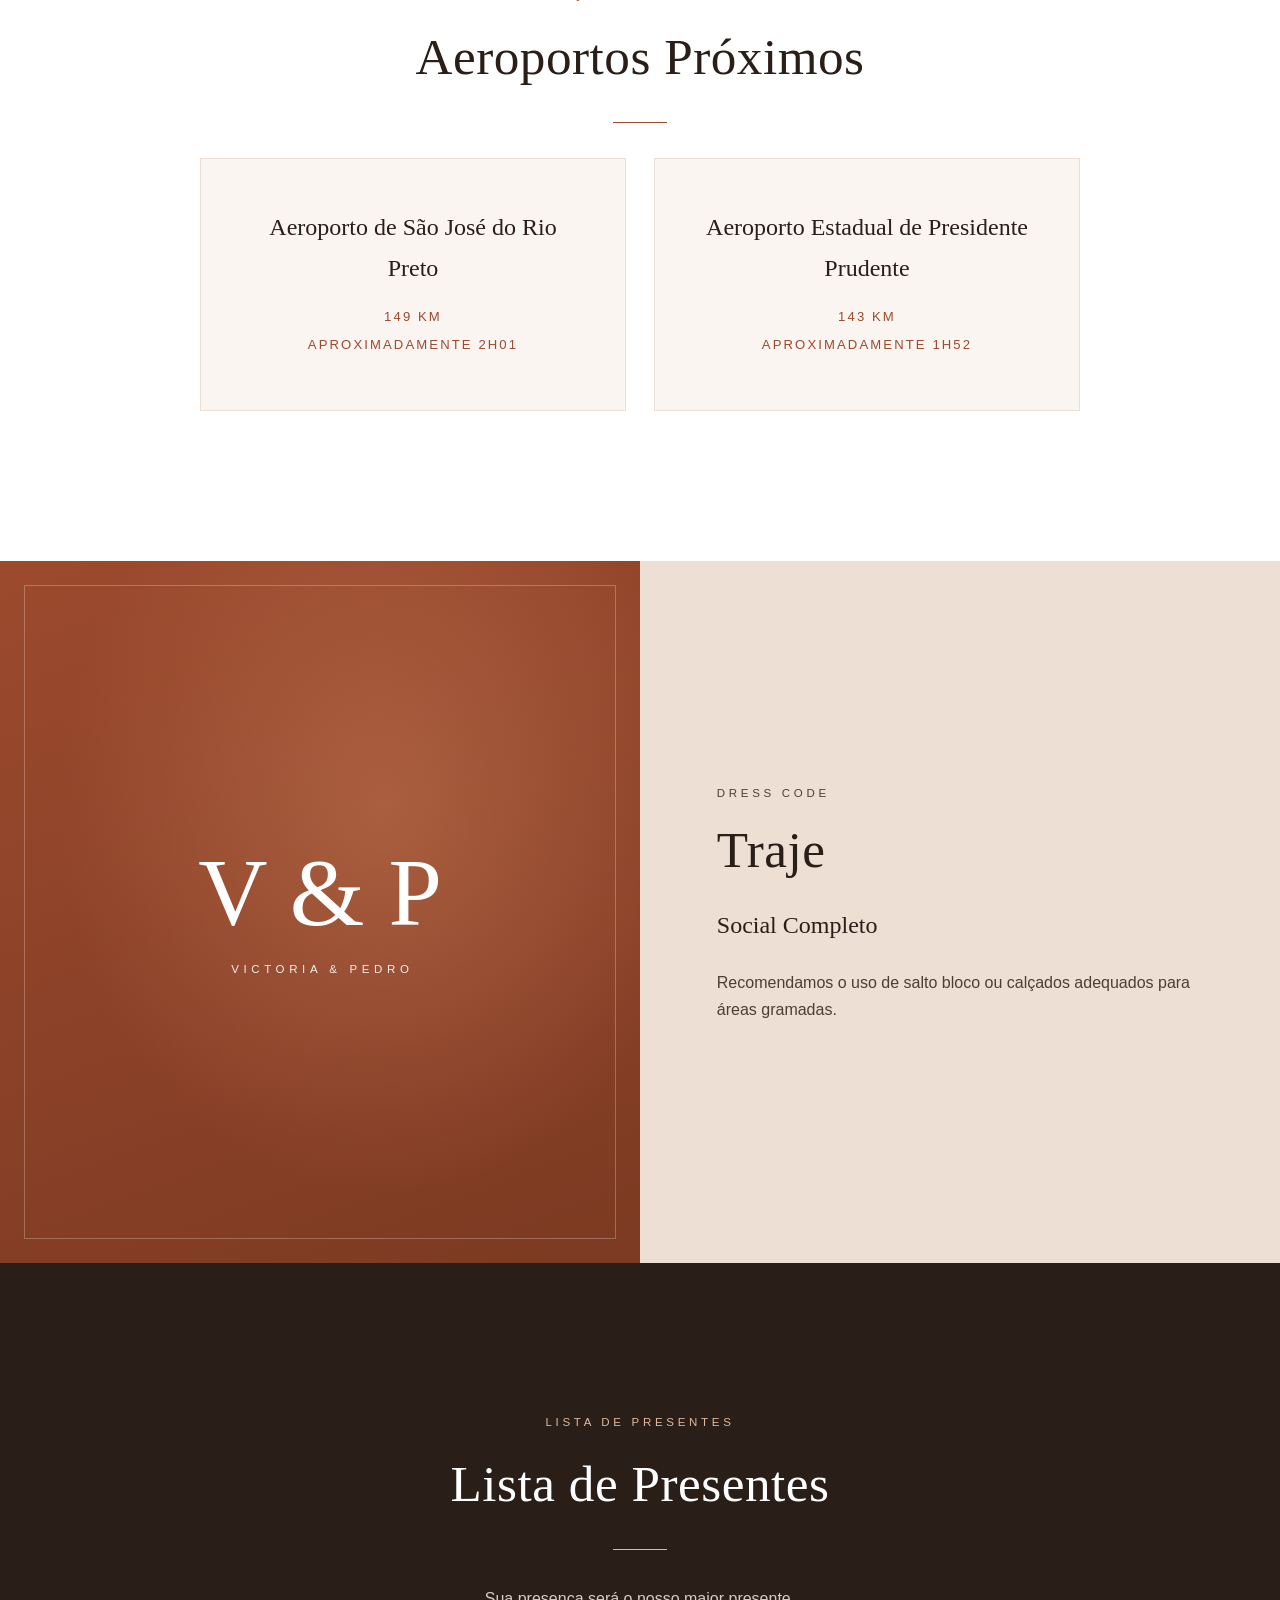
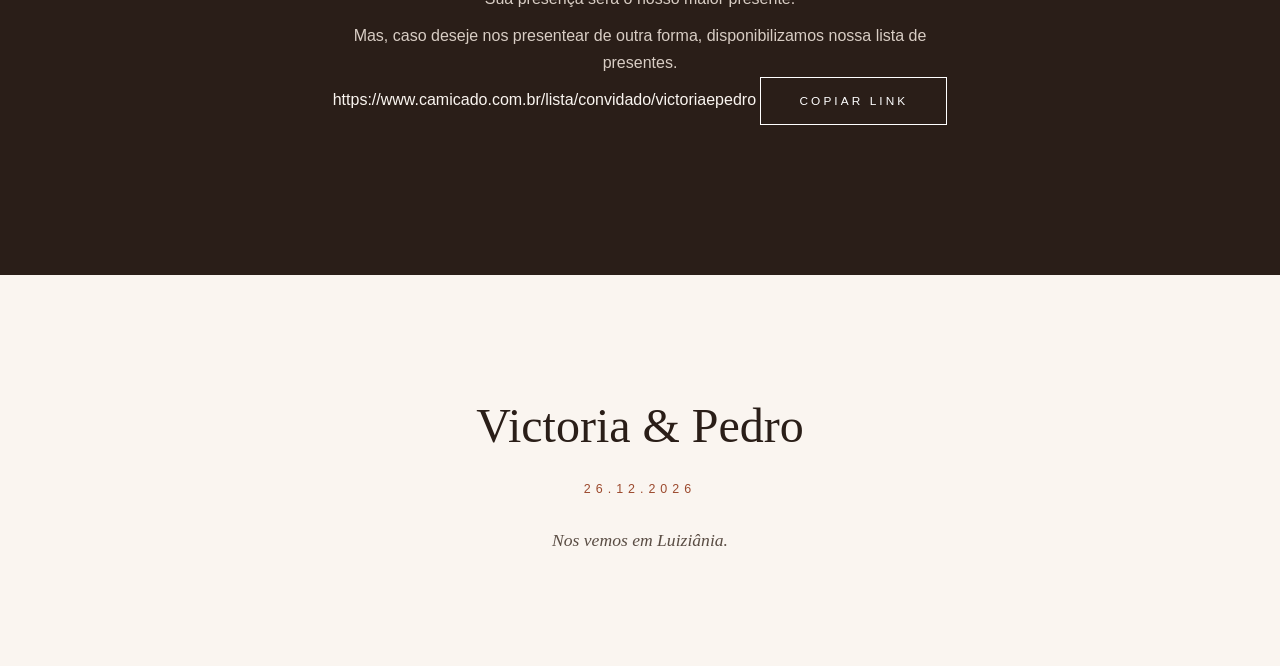
==== commit 4d31b2fa: "Update index.html alteração do link de lista de presentes" ====
--- a/index.html
+++ b/index.html
@@ -263,12 +263,12 @@
         <h2 class="section-title reveal d1" id="gifts-title">Lista de Presentes</h2>
         <div class="divider reveal d1" aria-hidden="true"></div>
         <p class="reveal d2">Sua presença será o nosso maior presente.</p>
-        <p class="reveal d2" style="margin-top:.6rem;">Mas, caso deseje nos presentear de outra forma, disponibilizamos nossa chave PIX.</p>
-
-        <div class="pix-box reveal d2">
-          <span class="pix-key" id="pix-key">pedro.cassavia@gmail.com</span>
-          <button class="btn btn--light" id="copy-pix"
-                  aria-label="Copiar chave PIX para a área de transferência">Copiar PIX</button>
+        <p class="reveal d2" style="margin-top:.6rem;">Mas, caso deseje nos presentear de outra forma, disponibilizamos nossa lista de presentes.</p>
+
+        <div class="link-box reveal d2">
+          <span class="link-key" id="link-key">https://www.camicado.com.br/lista/convidado/victoriaepedro</span>
+          <button class="btn btn--light" id="copy-link"
+                  aria-label="Copiar chave link para a área de transferência">Copiar link</button>
         </div>
       </div>
     </section>
@@ -284,7 +284,7 @@
   </footer>
 
   <!-- Toast de feedback (acessível via aria-live) -->
-  <div class="toast" id="toast" role="status" aria-live="polite">Chave PIX copiada com sucesso</div>
+  <div class="toast" id="toast" role="status" aria-live="polite">Link copiado com sucesso</div>
 
   <!-- ===================== SCRIPTS ===================== -->
   <script src="script.js" defer></script>
--- a/style.css
+++ b/style.css
@@ -215,11 +215,23 @@
 .btn--solid{background:var(--brown);color:var(--white);border-color:var(--brown);}
 .btn--solid:hover{background:var(--terra-deep);border-color:var(--terra-deep);}
 
-/* Animações de entrada do hero */
-.hero .anim{opacity:0;transform:translateY(26px);animation:heroUp 1.2s var(--ease) forwards;}
+/* ============================================================
+   Animação de entrada do hero — ESTADO FINAL GARANTIDO
+   Antes os elementos começavam invisíveis (opacity:0) e só apareciam
+   se a animação rodasse — no Safari iOS, se a animação falhava, o texto
+   sumia. Agora o estado base é VISÍVEL e a animação é só um "plus":
+   se rodar, faz o fade-in; se não rodar, o conteúdo permanece visível.
+   ============================================================ */
+.hero .anim{
+  opacity:1;                                   /* fallback: visível mesmo sem animação */
+  animation:heroUp 1.2s var(--ease) both;
+}
 .hero .a1{animation-delay:.5s;} .hero .a2{animation-delay:.8s;}
 .hero .a3{animation-delay:1.1s;} .hero .a4{animation-delay:1.5s;}
-@keyframes heroUp{to{opacity:1;transform:none;}}
+@keyframes heroUp{
+  from{opacity:0;transform:translateY(26px);}
+  to{opacity:1;transform:none;}
+}
 
 .scroll-cue{
   position:absolute;bottom:34px;left:50%;transform:translateX(-50%);z-index:2;
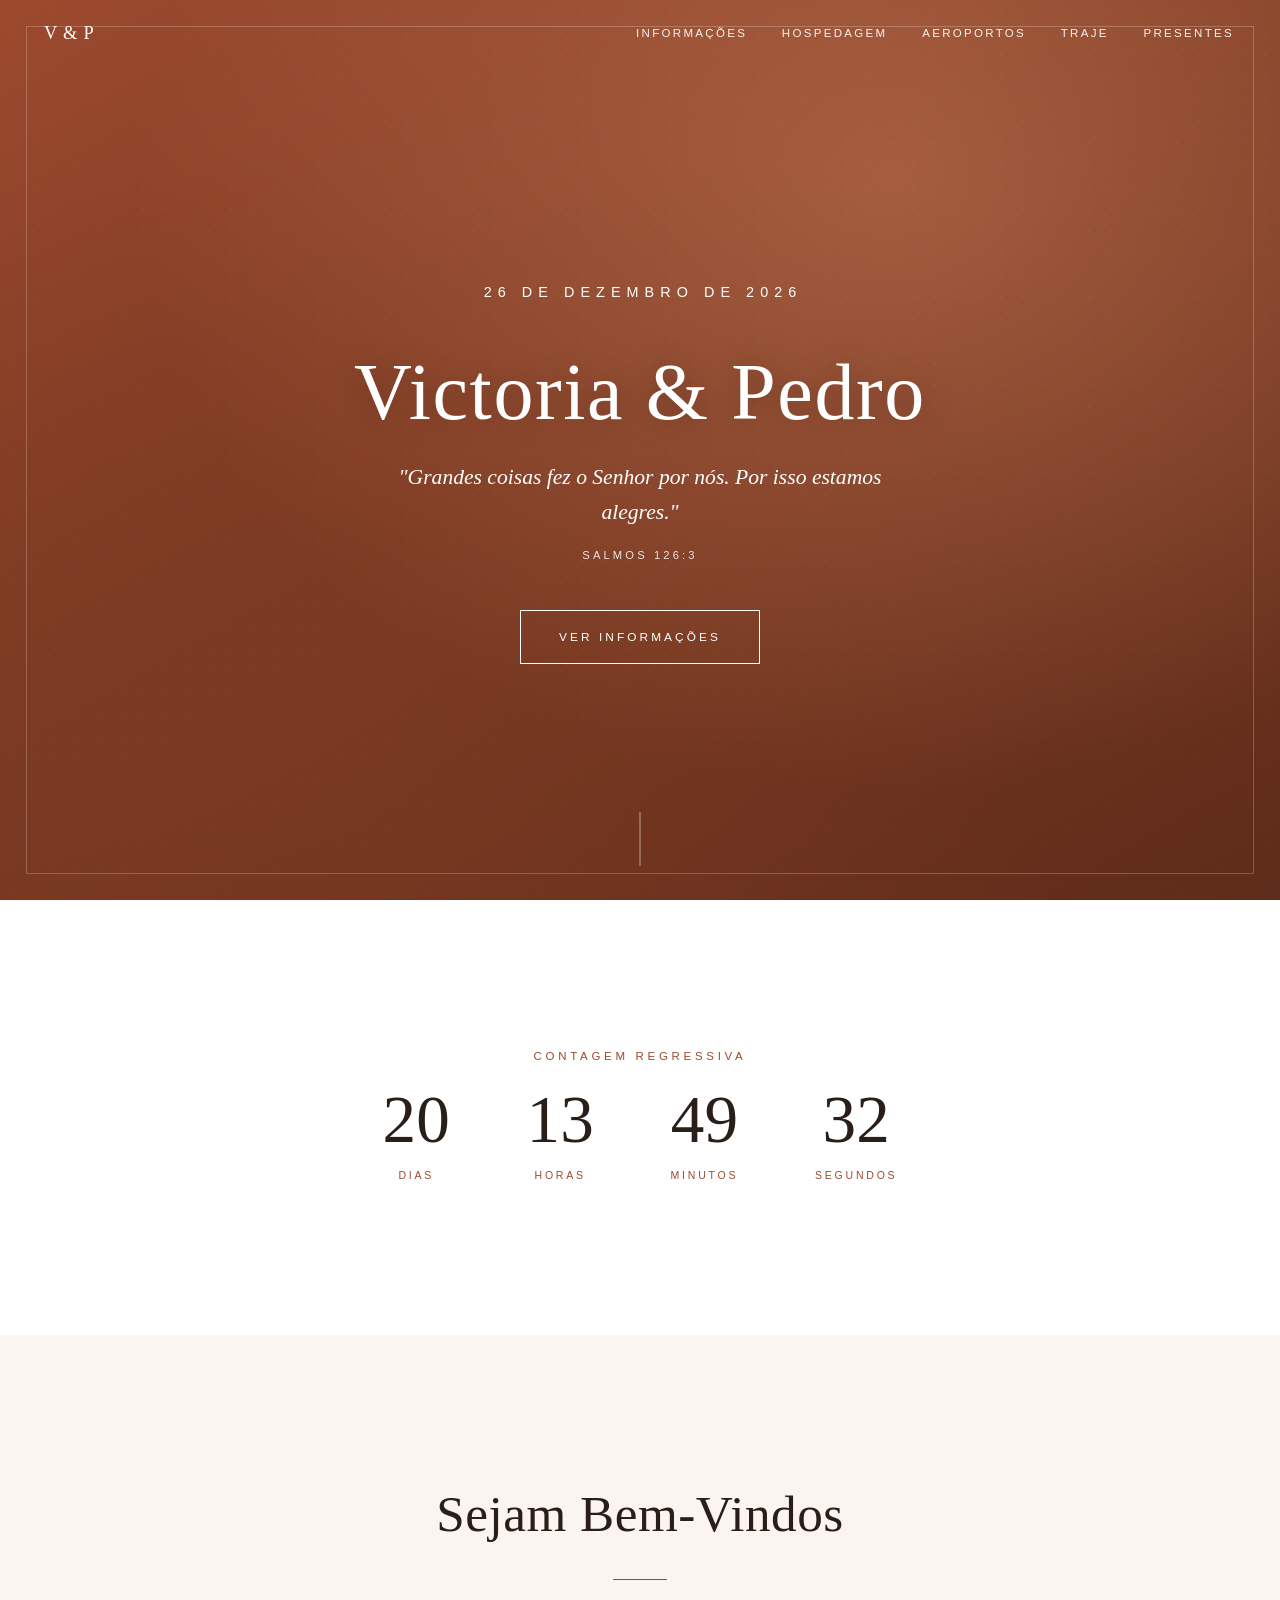
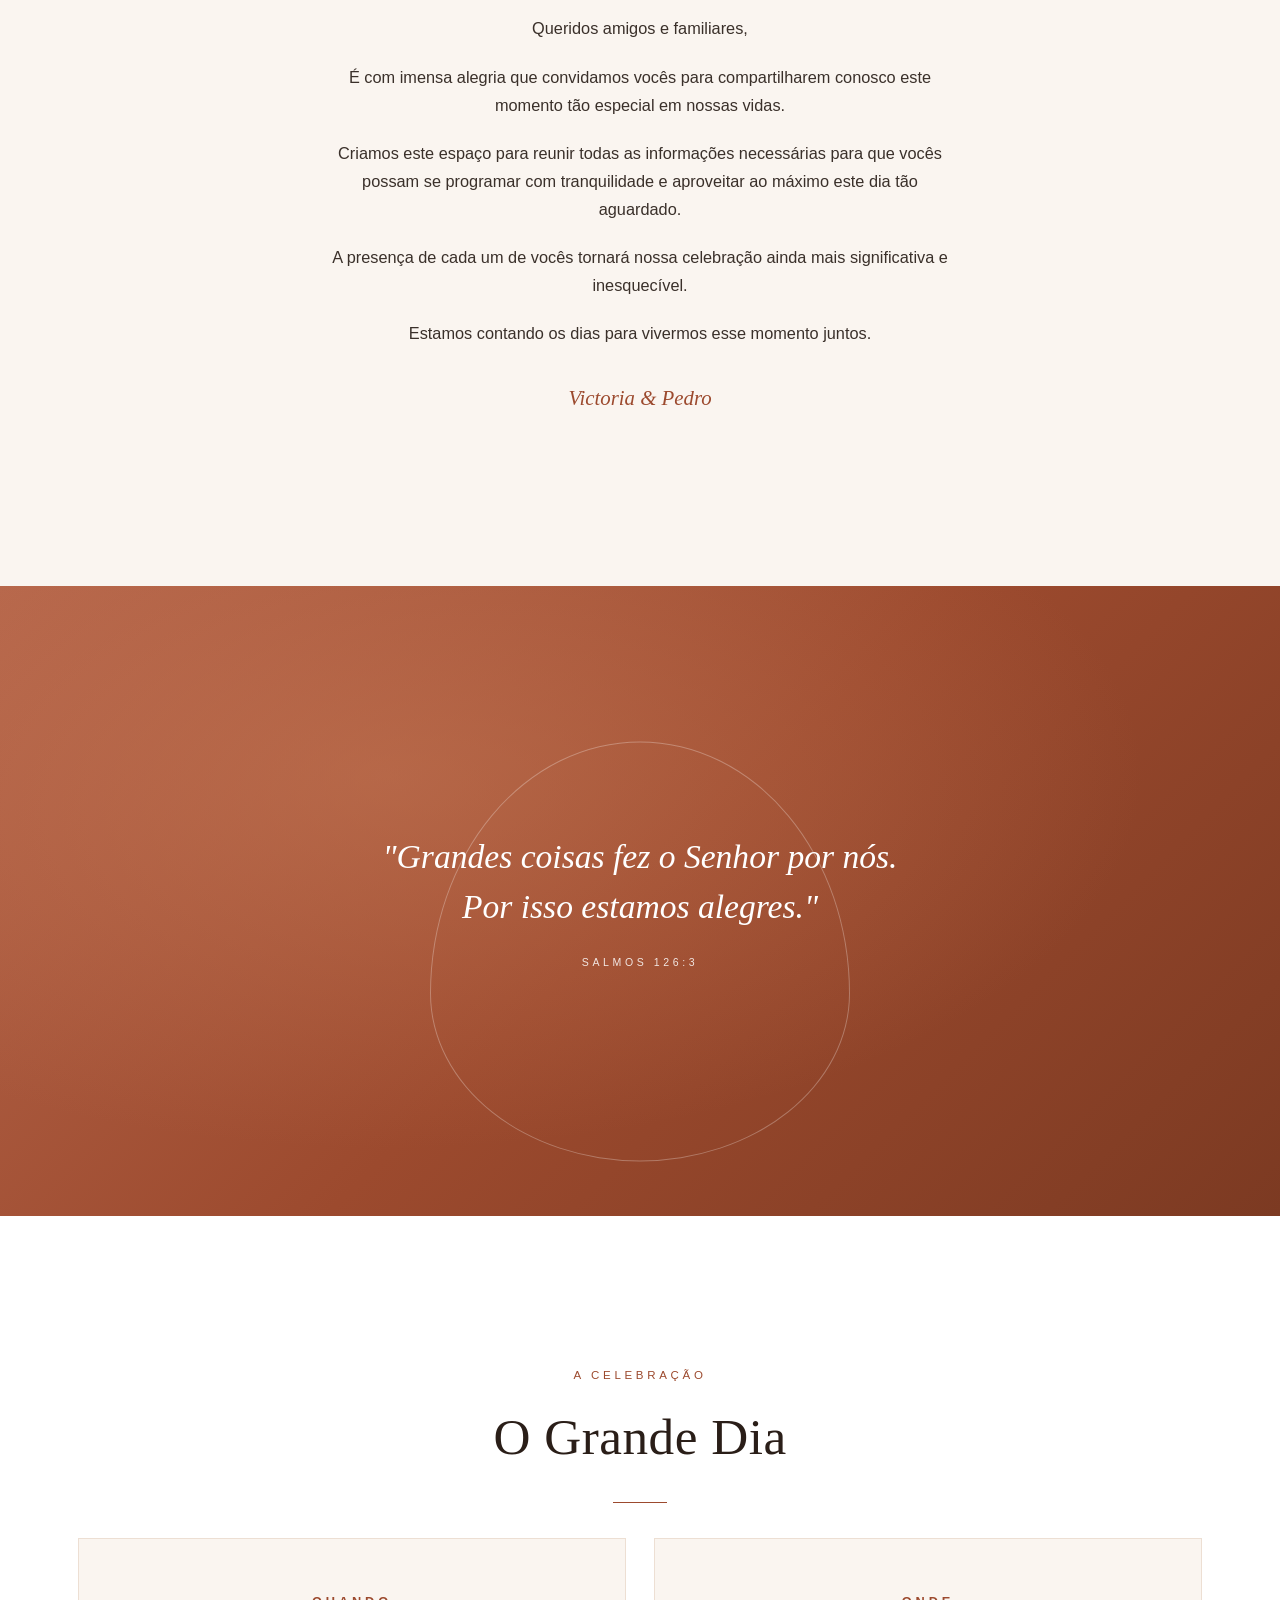
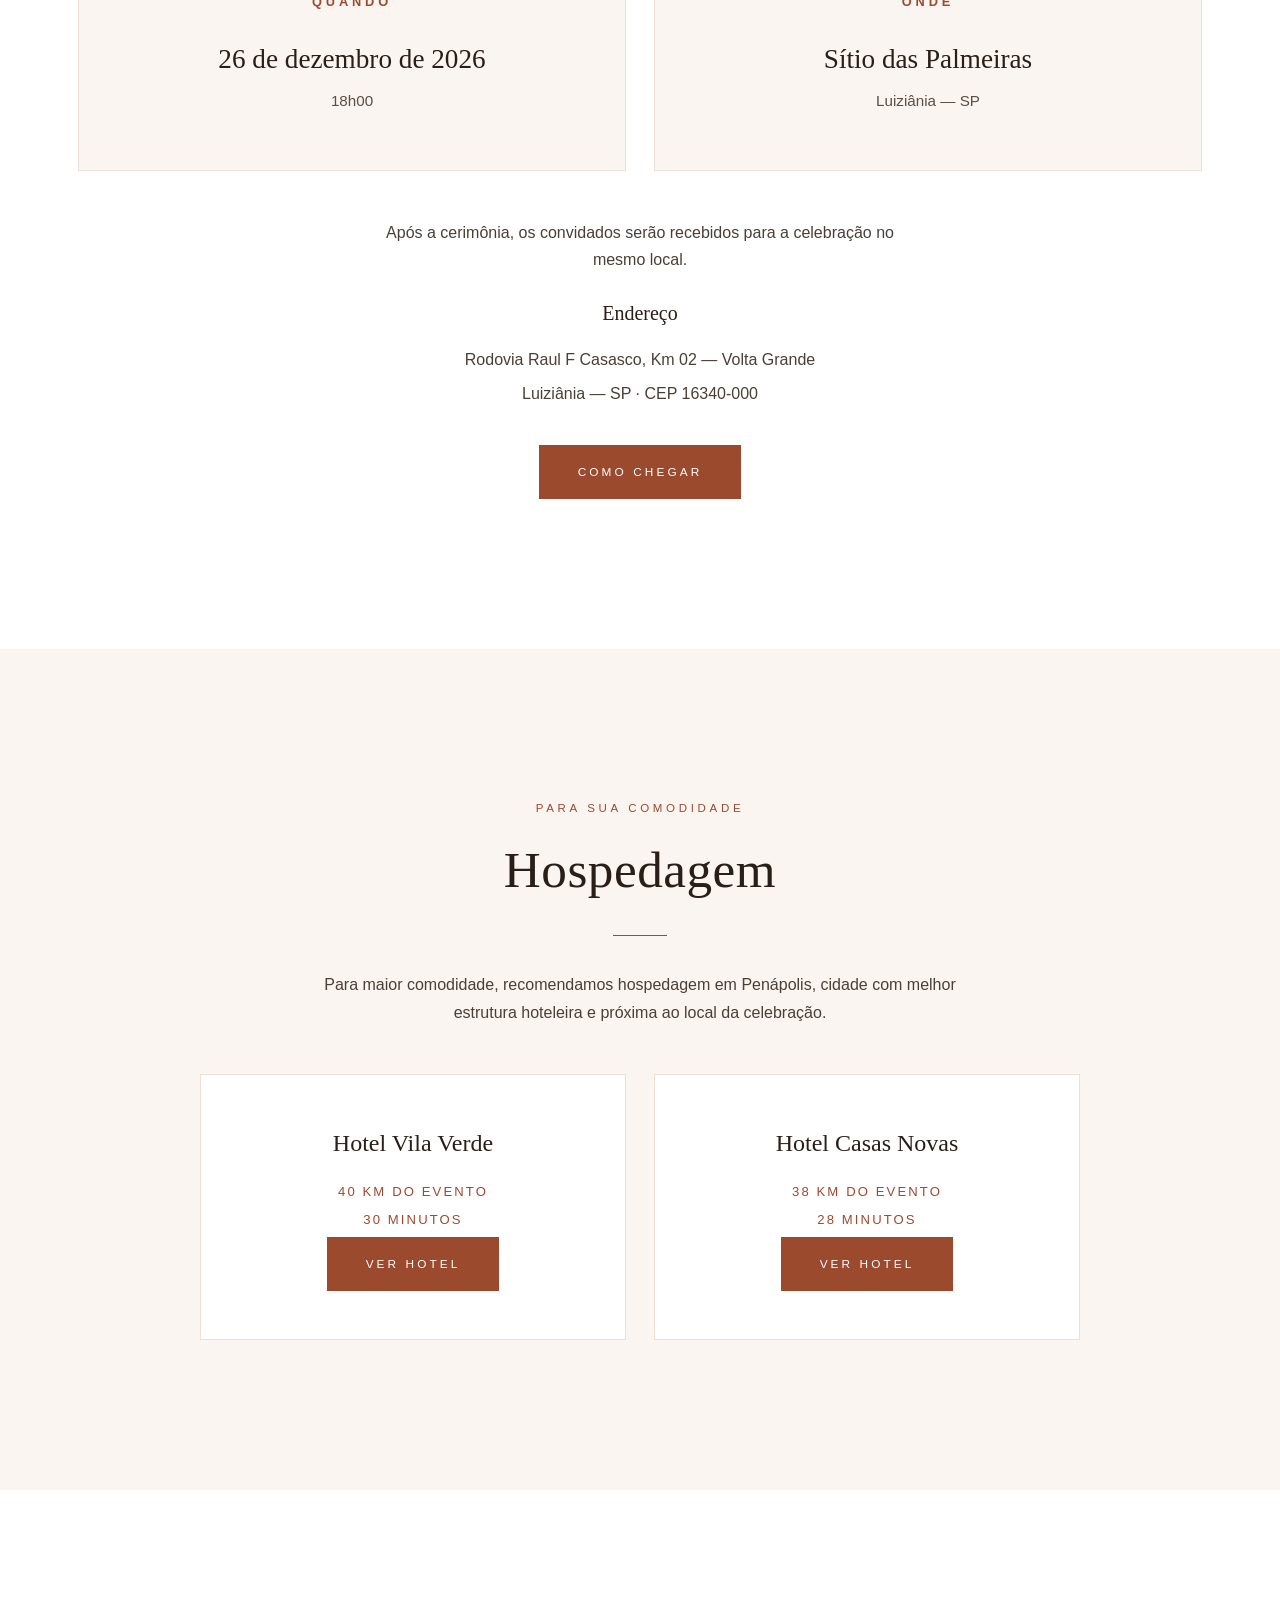
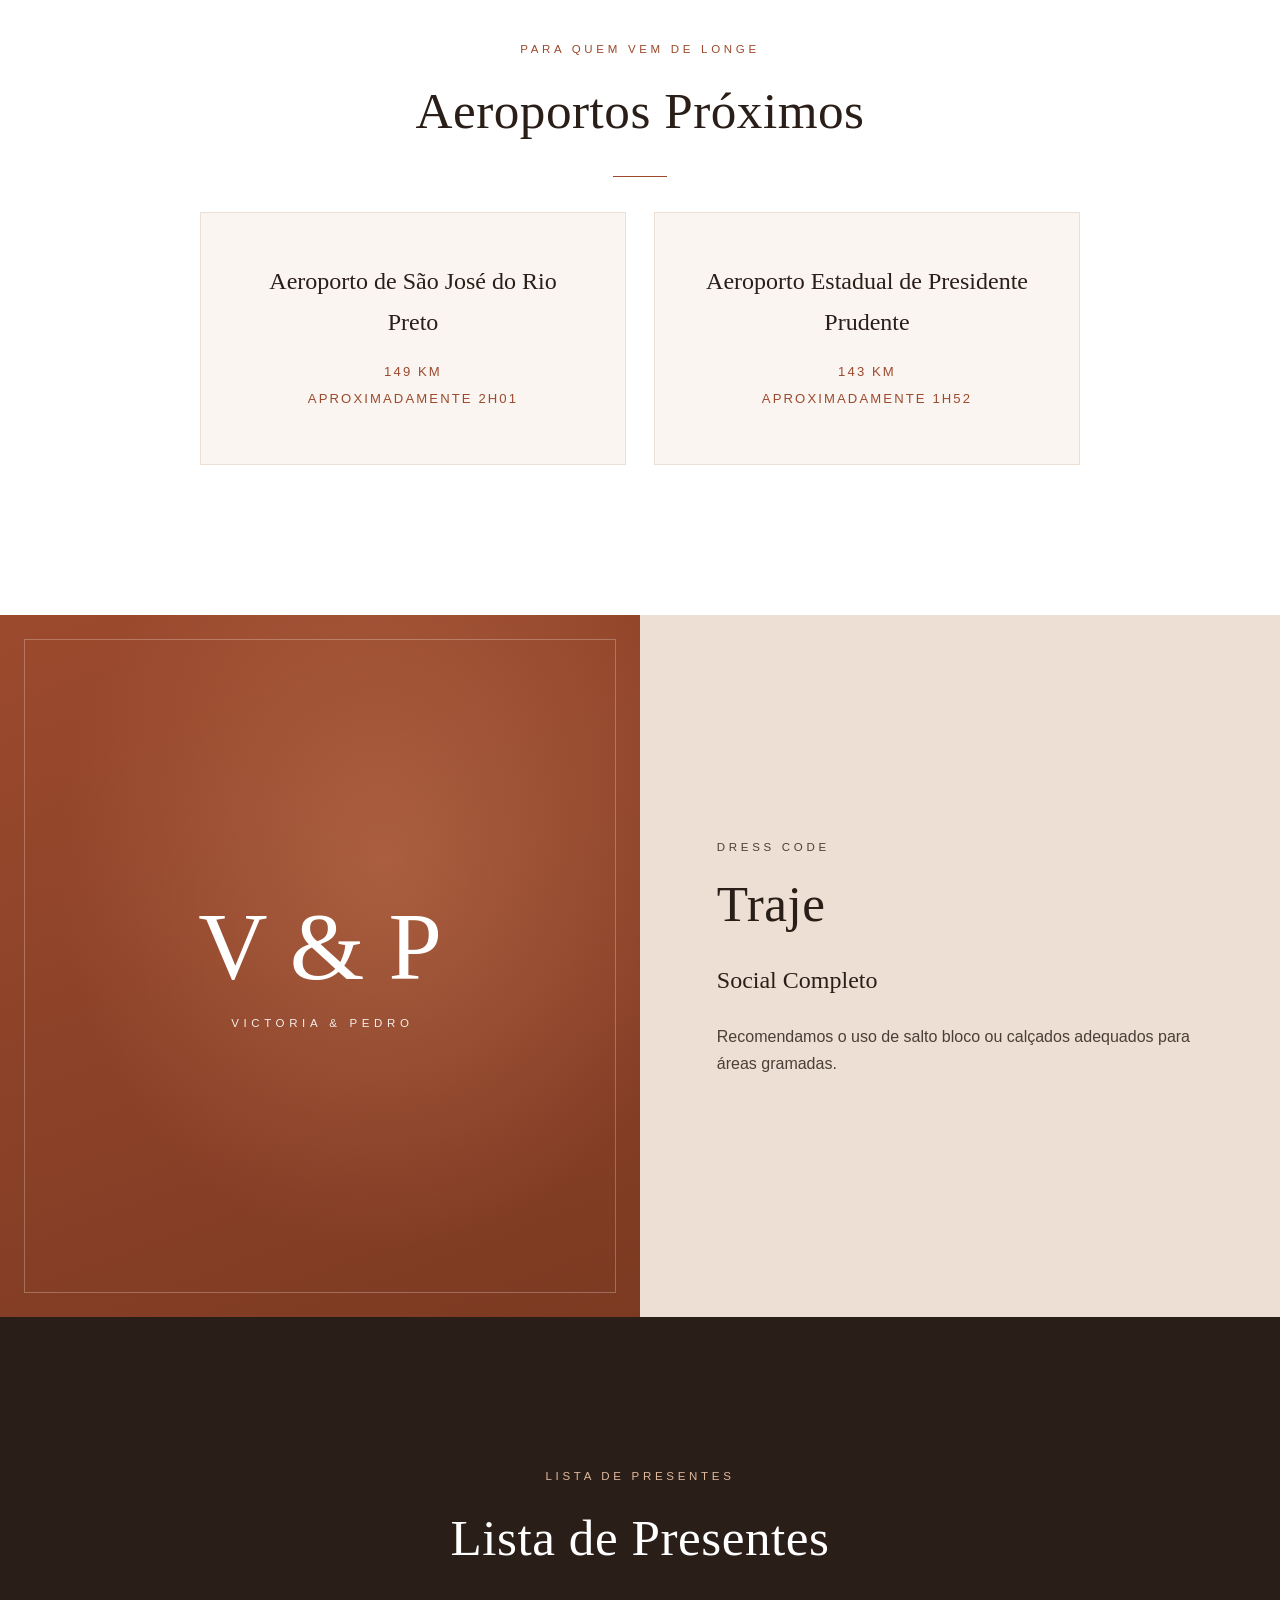
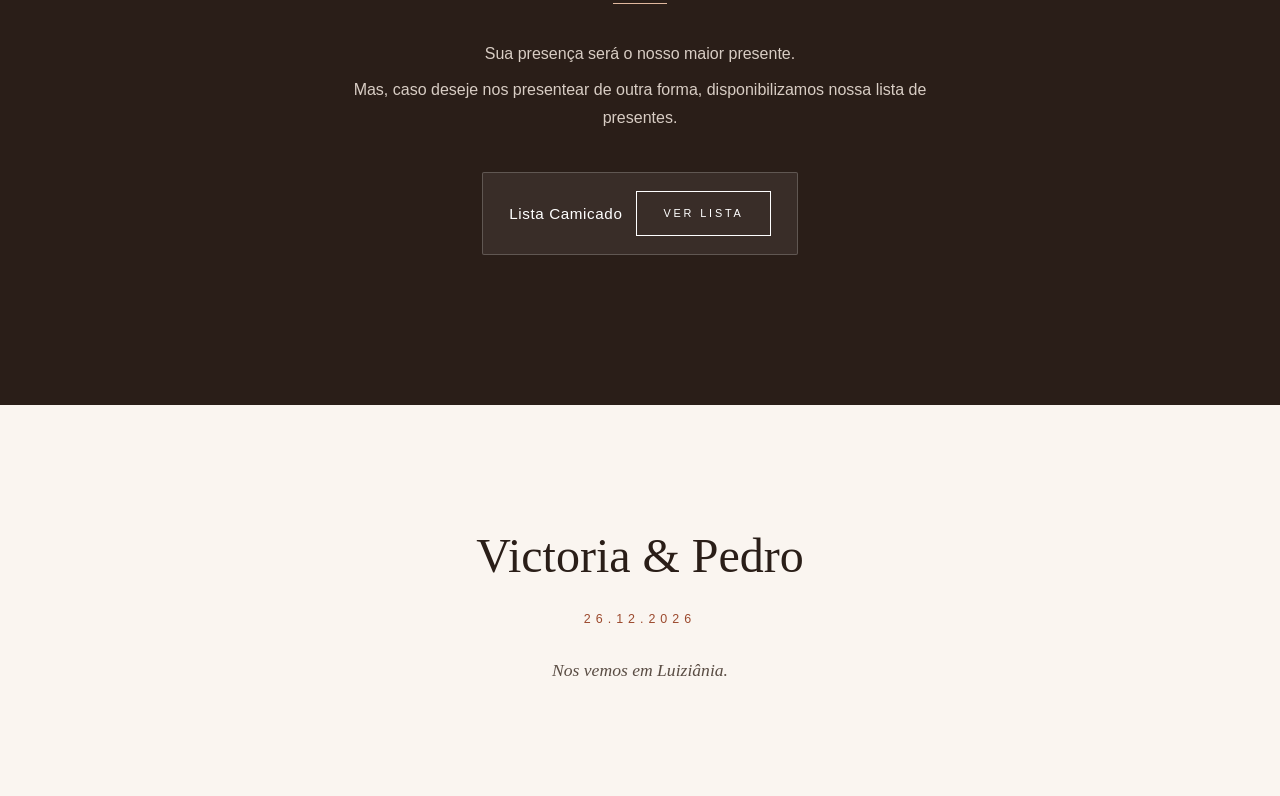
==== commit 0ff38972: "Update index.html" ====
--- a/index.html
+++ b/index.html
@@ -211,10 +211,16 @@
           <div class="info-card reveal d1">
             <p class="name">Hotel Vila Verde</p>
             <p class="meta"><span>40 km do evento</span><span>30 minutos</span></p>
+            <a class="btn btn--solid" href="https://www.hotelvilaverdepenapolis.com.br/"
+               target="_blank" rel="noopener noreferrer"
+               aria-label="Abrir site do Hotel Vila Verde em nova aba">Ver hotel</a>
           </div>
           <div class="info-card reveal d2">
             <p class="name">Hotel Casas Novas</p>
             <p class="meta"><span>38 km do evento</span><span>28 minutos</span></p>
+            <a class="btn btn--solid" href="https://www.instagram.com/hotel.casasnovas/"
+               target="_blank" rel="noopener noreferrer"
+               aria-label="Abrir Instagram do Hotel Casas Novas em nova aba">Ver hotel</a>
           </div>
         </div>
       </div>
@@ -266,9 +272,10 @@
         <p class="reveal d2" style="margin-top:.6rem;">Mas, caso deseje nos presentear de outra forma, disponibilizamos nossa lista de presentes.</p>
 
         <div class="link-box reveal d2">
-          <span class="link-key" id="link-key">https://www.camicado.com.br/lista/convidado/victoriaepedro</span>
-          <button class="btn btn--light" id="copy-link"
-                  aria-label="Copiar chave link para a área de transferência">Copiar link</button>
+          <span class="link-key">Lista Camicado</span>
+          <a class="btn btn--light" href="https://www.camicado.com.br/lista/convidado/victoriaepedro"
+             target="_blank" rel="noopener noreferrer"
+             aria-label="Abrir lista de presentes na Camicado em nova aba">Ver lista</a>
         </div>
       </div>
     </section>
@@ -284,7 +291,6 @@
   </footer>
 
   <!-- Toast de feedback (acessível via aria-live) -->
-  <div class="toast" id="toast" role="status" aria-live="polite">Link copiado com sucesso</div>
 
   <!-- ===================== SCRIPTS ===================== -->
   <script src="script.js" defer></script>
--- a/style.css
+++ b/style.css
@@ -369,19 +369,19 @@
 .attire__text .em{font-family:var(--serif);font-size:1.5rem;color:var(--black);margin-bottom:1.4rem;}
 
 /* ============================================================
-   14. PRESENTES / PIX
+   14. PRESENTES
    ============================================================ */
 .gifts{background:var(--black);color:var(--offwhite);}
 .gifts .eyebrow{color:#e0b89e;}
 .gifts .section-title{color:var(--white);}
 .gifts .divider{background:#e0b89e;}
 .gifts p{color:#d8cdc4;}
-.pix-box{
+.link-box{
   margin-top:2.6rem;display:inline-flex;align-items:center;gap:14px;flex-wrap:wrap;justify-content:center;
   background:rgba(255,255,255,.07);border:1px solid rgba(255,255,255,.2);padding:18px 26px;border-radius:2px;
 }
-.pix-key{font-family:var(--sans);letter-spacing:.04em;font-size:.95rem;color:var(--white);}
-.pix-box .btn{padding:12px 26px;font-size:.68rem;}
+.link-key{font-family:var(--sans);letter-spacing:.04em;font-size:.95rem;color:var(--white);}
+.link-box .btn{padding:12px 26px;font-size:.68rem;}
 .toast{
   position:fixed;left:50%;bottom:34px;transform:translateX(-50%) translateY(20px);
   background:var(--white);color:var(--black);padding:14px 30px;
@@ -454,9 +454,9 @@
 
   .count-grid{display:grid;grid-template-columns:1fr 1fr;gap:34px 0;max-width:300px;margin:0 auto;}
   .count-num{font-size:3rem;}
-  .pix-box{flex-direction:column;width:100%;gap:18px;padding:22px 20px;}
-  .pix-key{font-size:.86rem;word-break:break-all;text-align:center;}
-  .pix-box .btn{width:100%;}
+  .link-box{flex-direction:column;width:100%;gap:18px;padding:22px 20px;}
+  .link-key{font-size:.86rem;word-break:break-all;text-align:center;}
+  .link-box .btn{width:100%;}
   .btn{padding:15px 30px;}
   .card,.info-card{padding:34px 26px;}
   .toast{width:calc(100% - 40px);text-align:center;font-size:.66rem;}
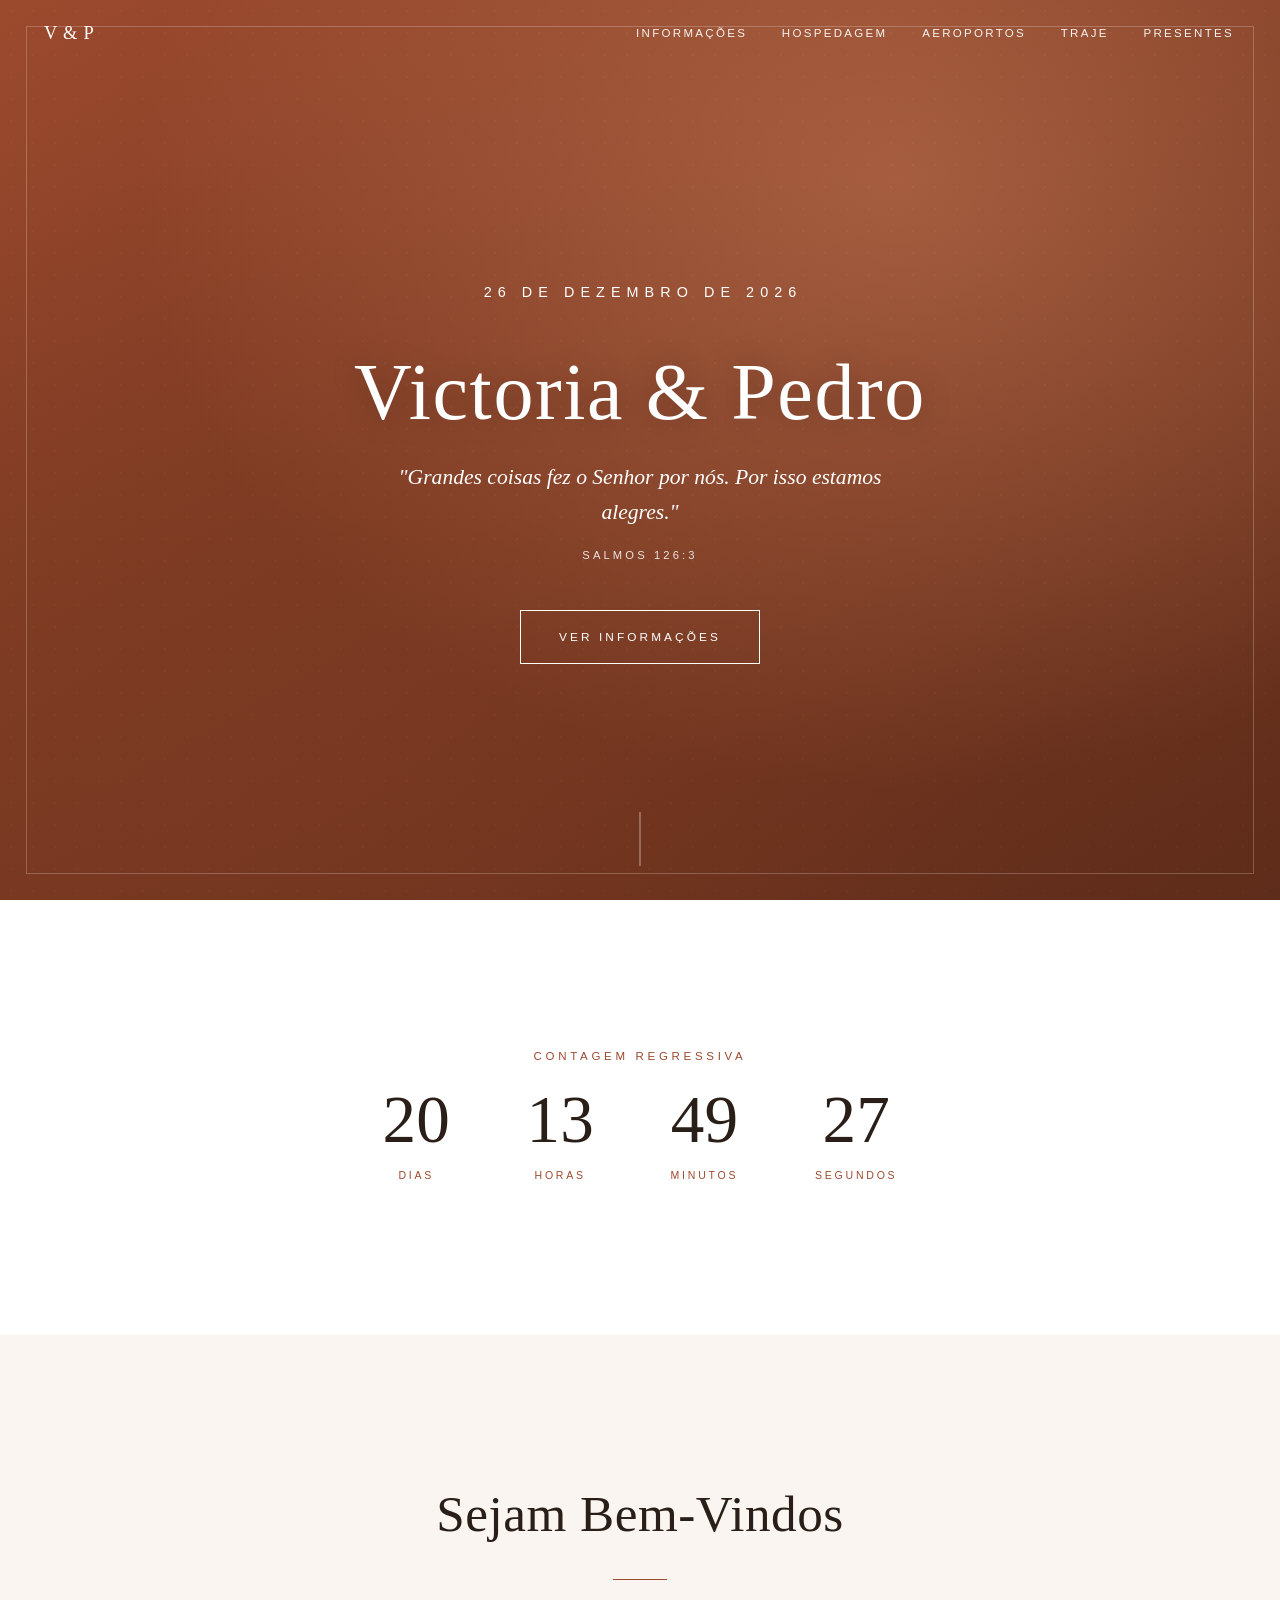
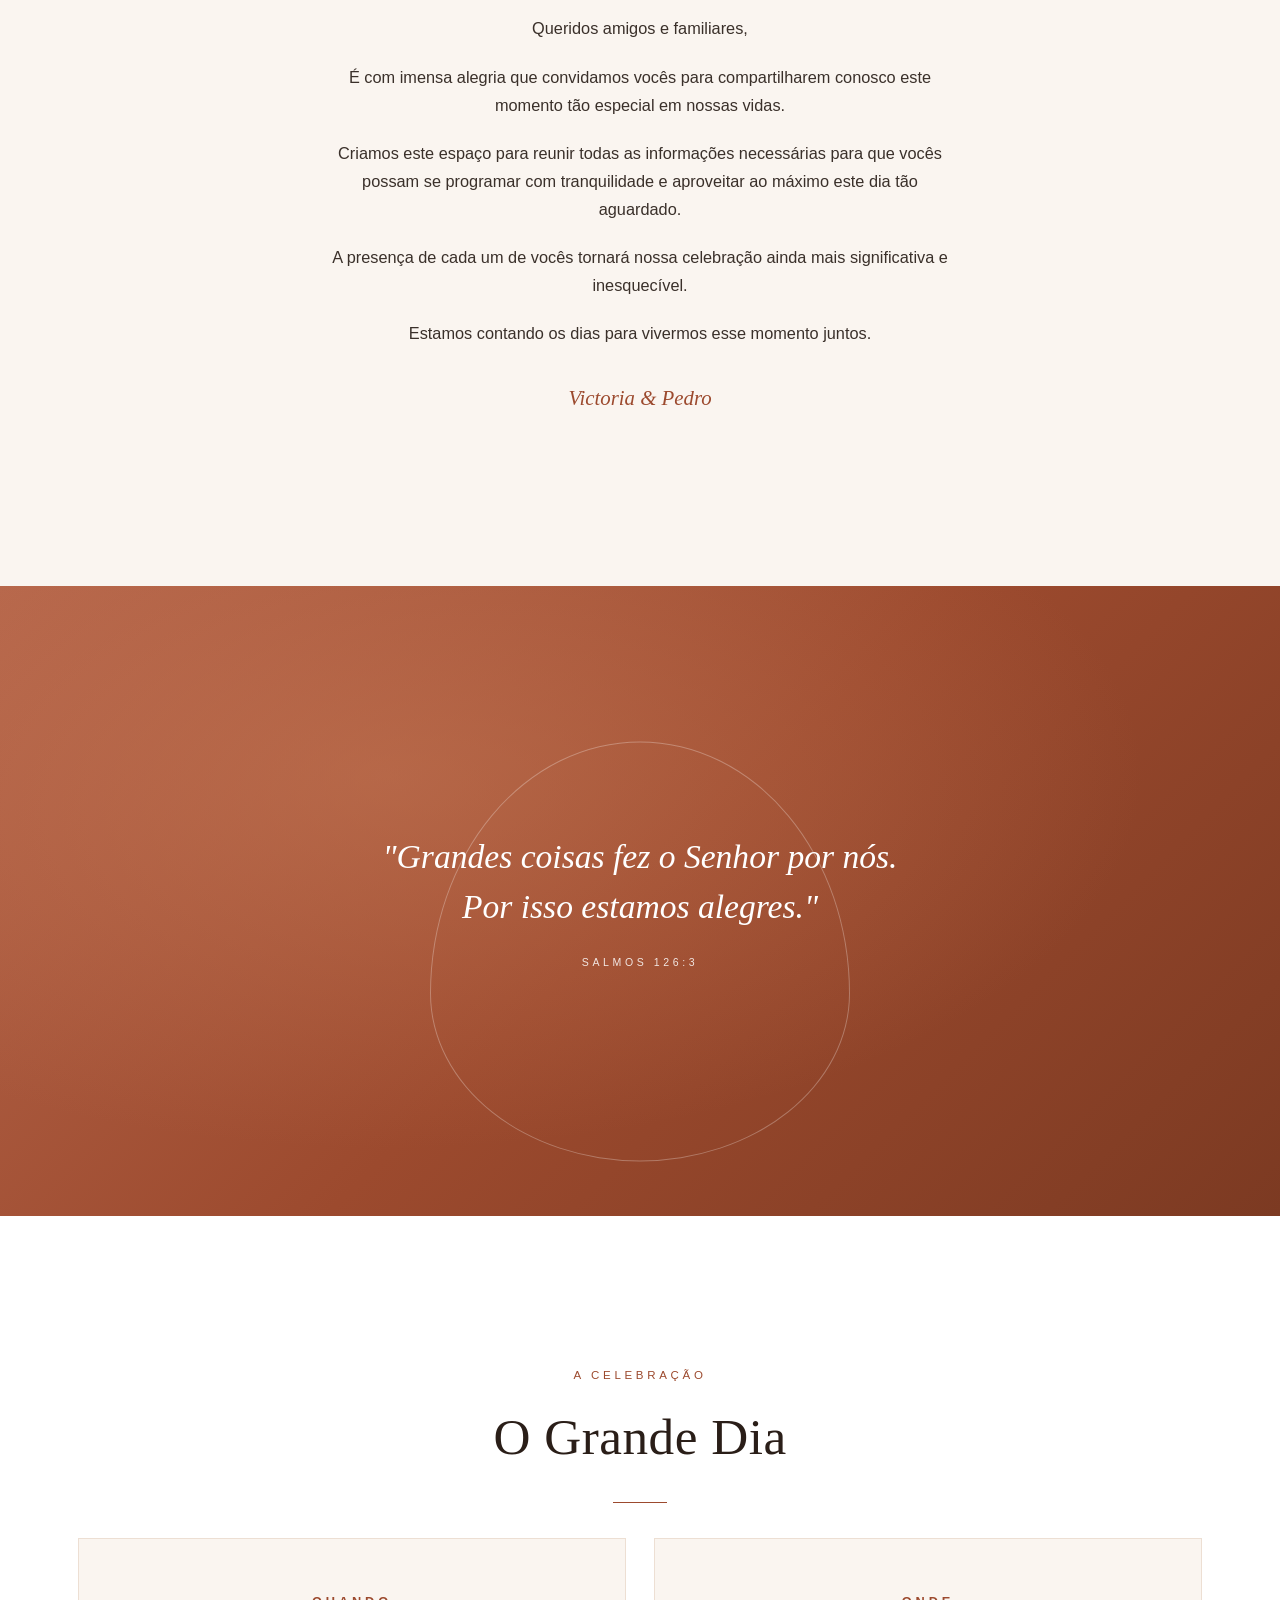
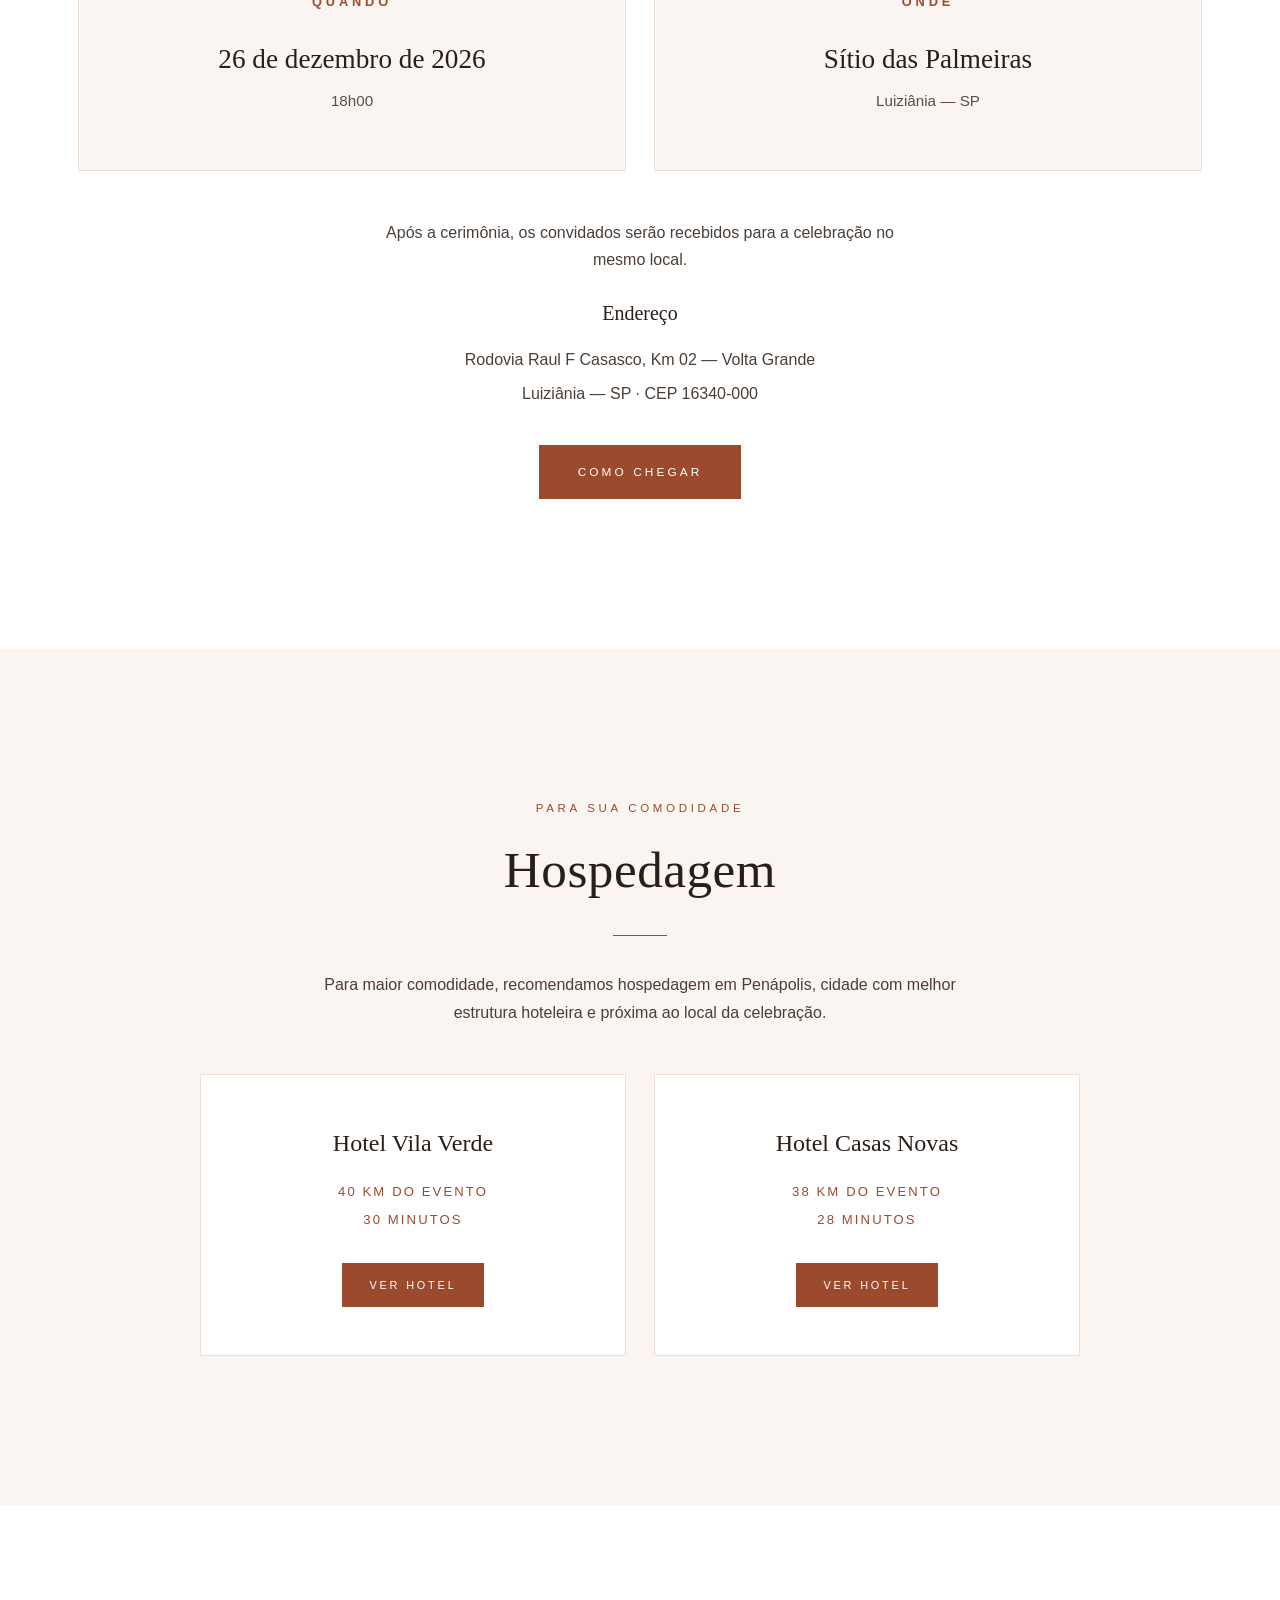
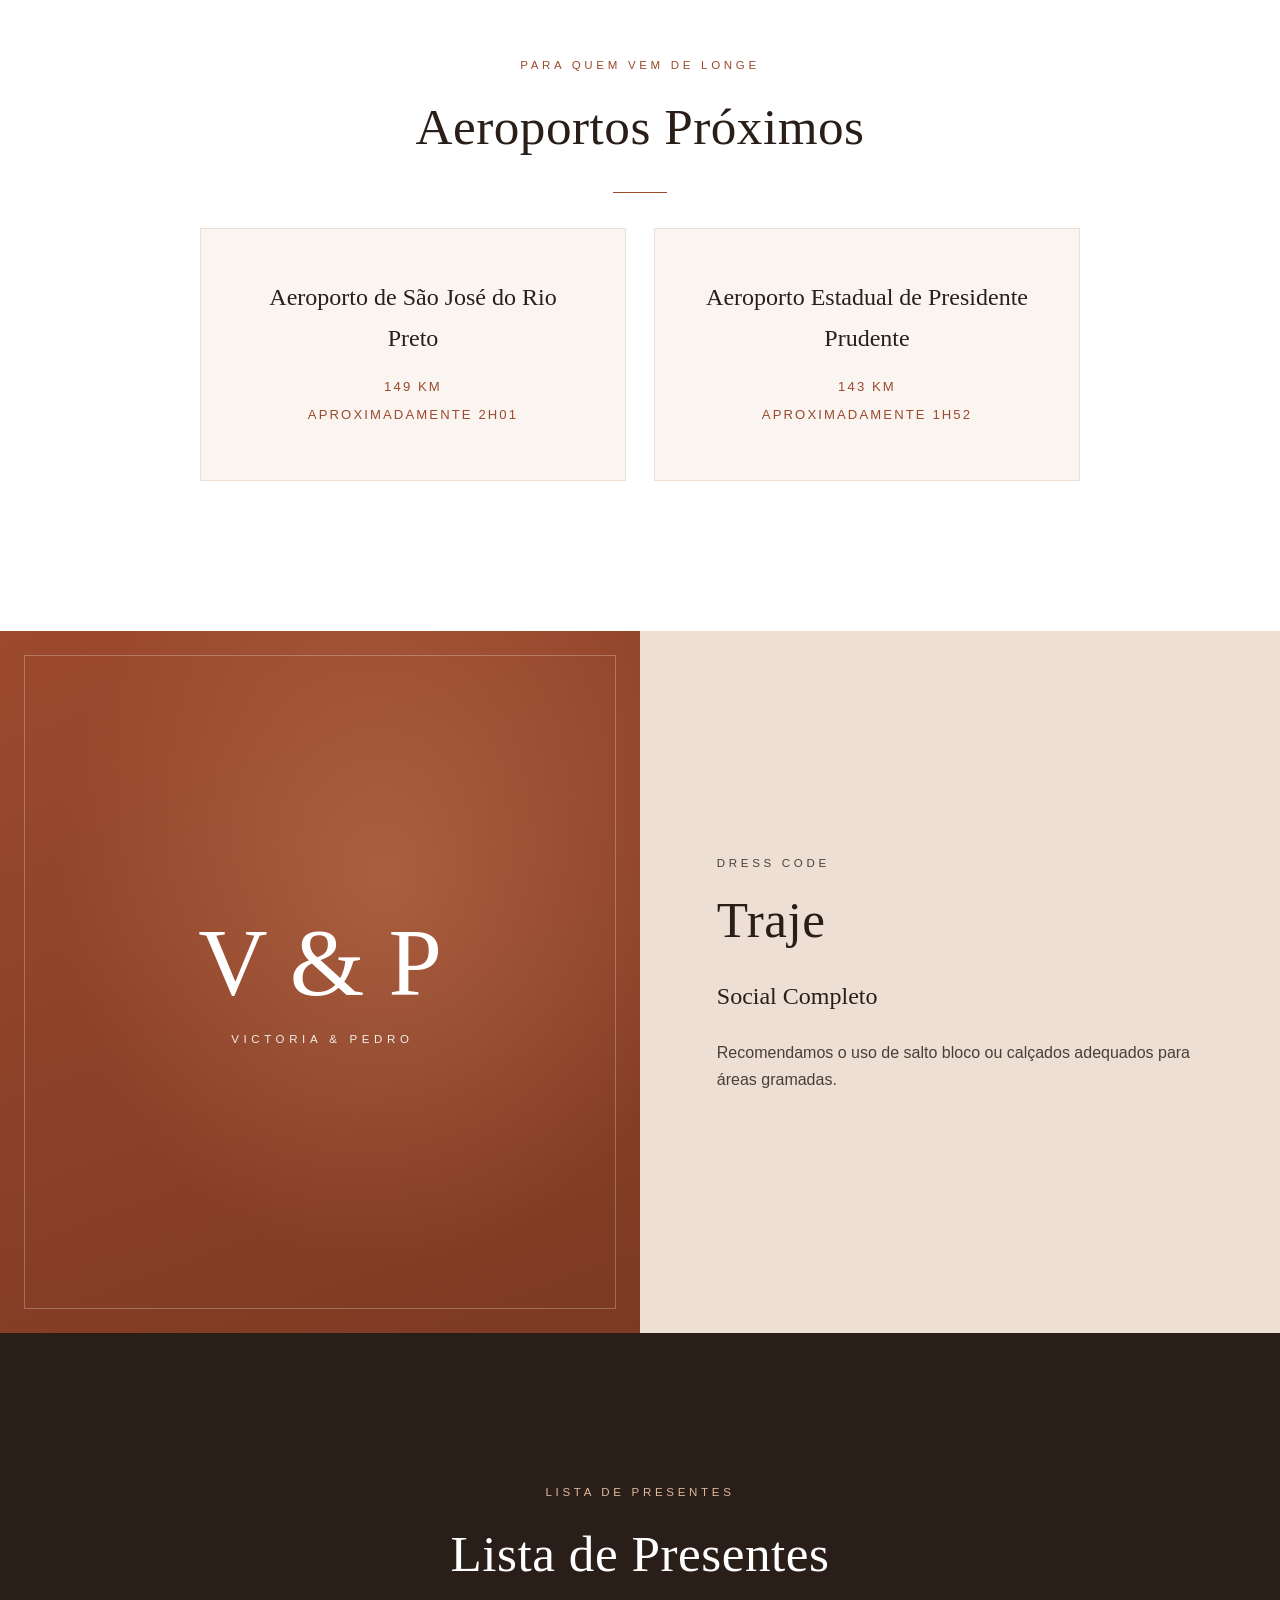
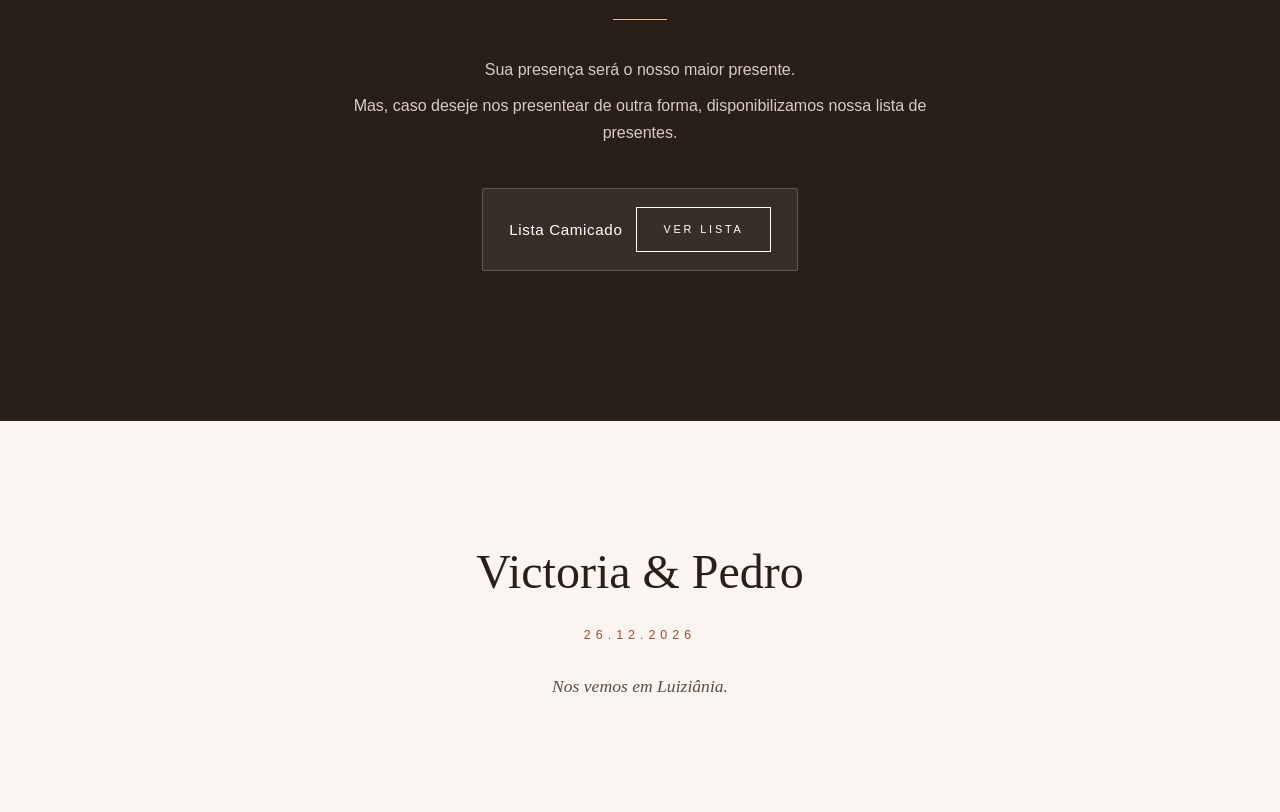
==== commit 9c059e38: "Update index.html" ====
--- a/index.html
+++ b/index.html
@@ -273,7 +273,7 @@
 
         <div class="link-box reveal d2">
           <span class="link-key">Lista Camicado</span>
-          <a class="btn btn--light" href="https://www.camicado.com.br/lista/convidado/victoriaepedro"
+          <a class="btn btn--light" href="https://lista.camicado.com.br/pedroevictoria"
              target="_blank" rel="noopener noreferrer"
              aria-label="Abrir lista de presentes na Camicado em nova aba">Ver lista</a>
         </div>
--- a/style.css
+++ b/style.css
@@ -341,6 +341,7 @@
 .info-card .name{font-family:var(--serif);font-size:1.5rem;margin-bottom:1.1rem;}
 .info-card .meta{font-size:.82rem;letter-spacing:.16em;text-transform:uppercase;color:var(--brown);}
 .info-card .meta span{display:block;margin:.35rem 0;font-weight:500;}
+.info-card .btn{margin-top:1.6rem;padding:12px 26px;font-size:.68rem;}
 
 .lead{max-width:var(--maxread);margin:0 auto 3rem;color:#4a3f37;}
 
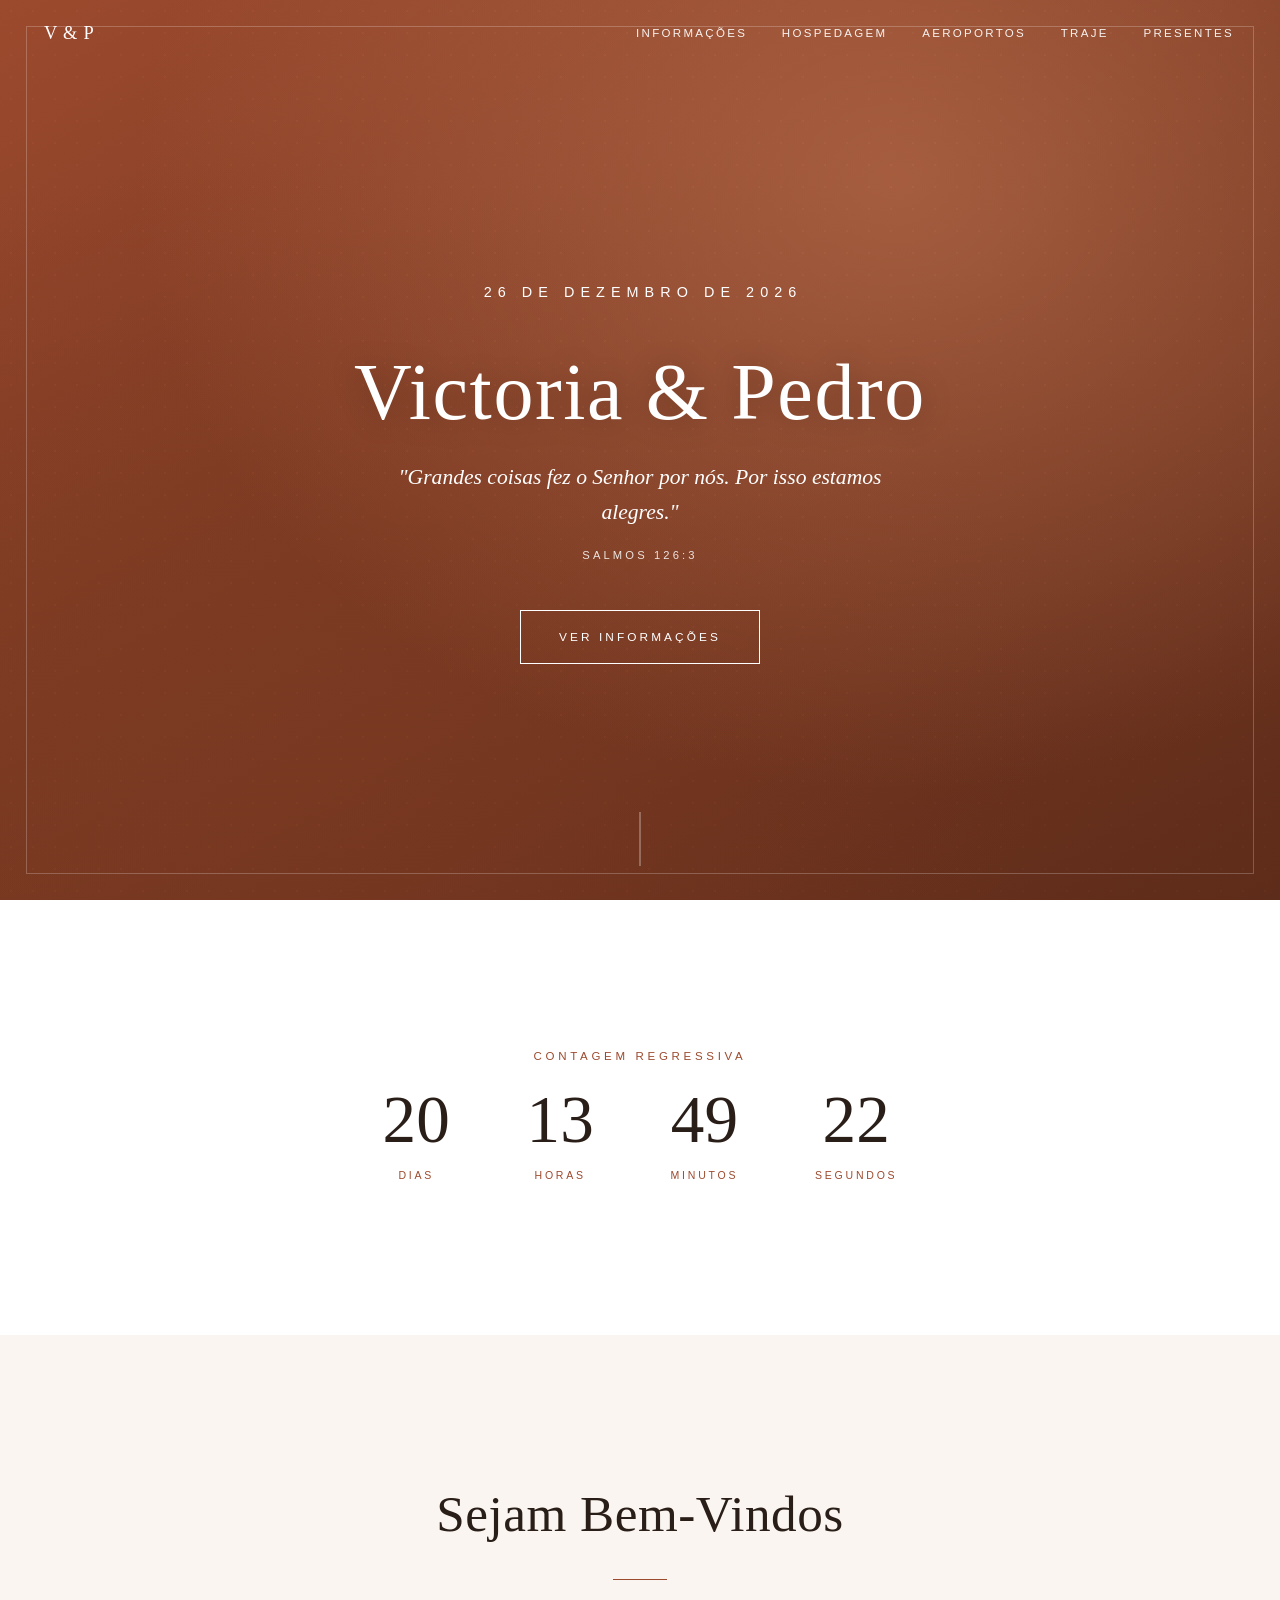
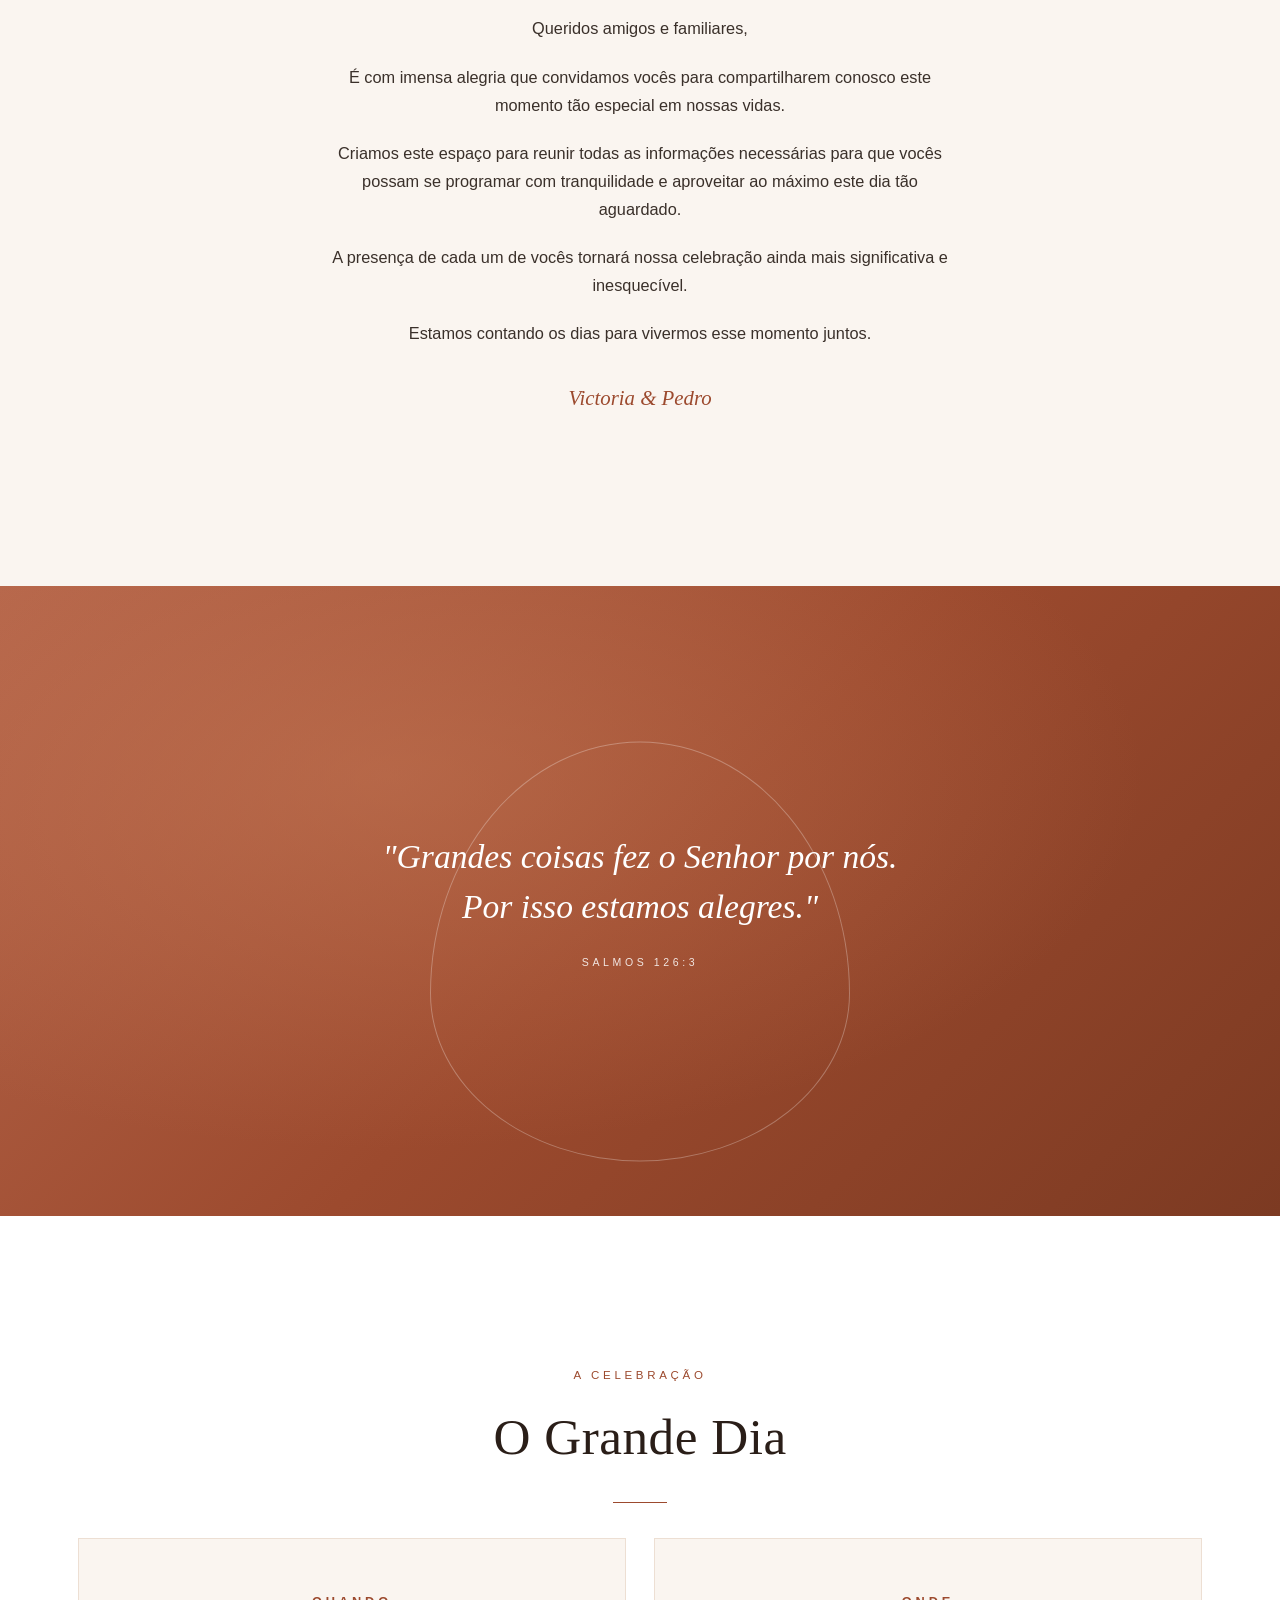
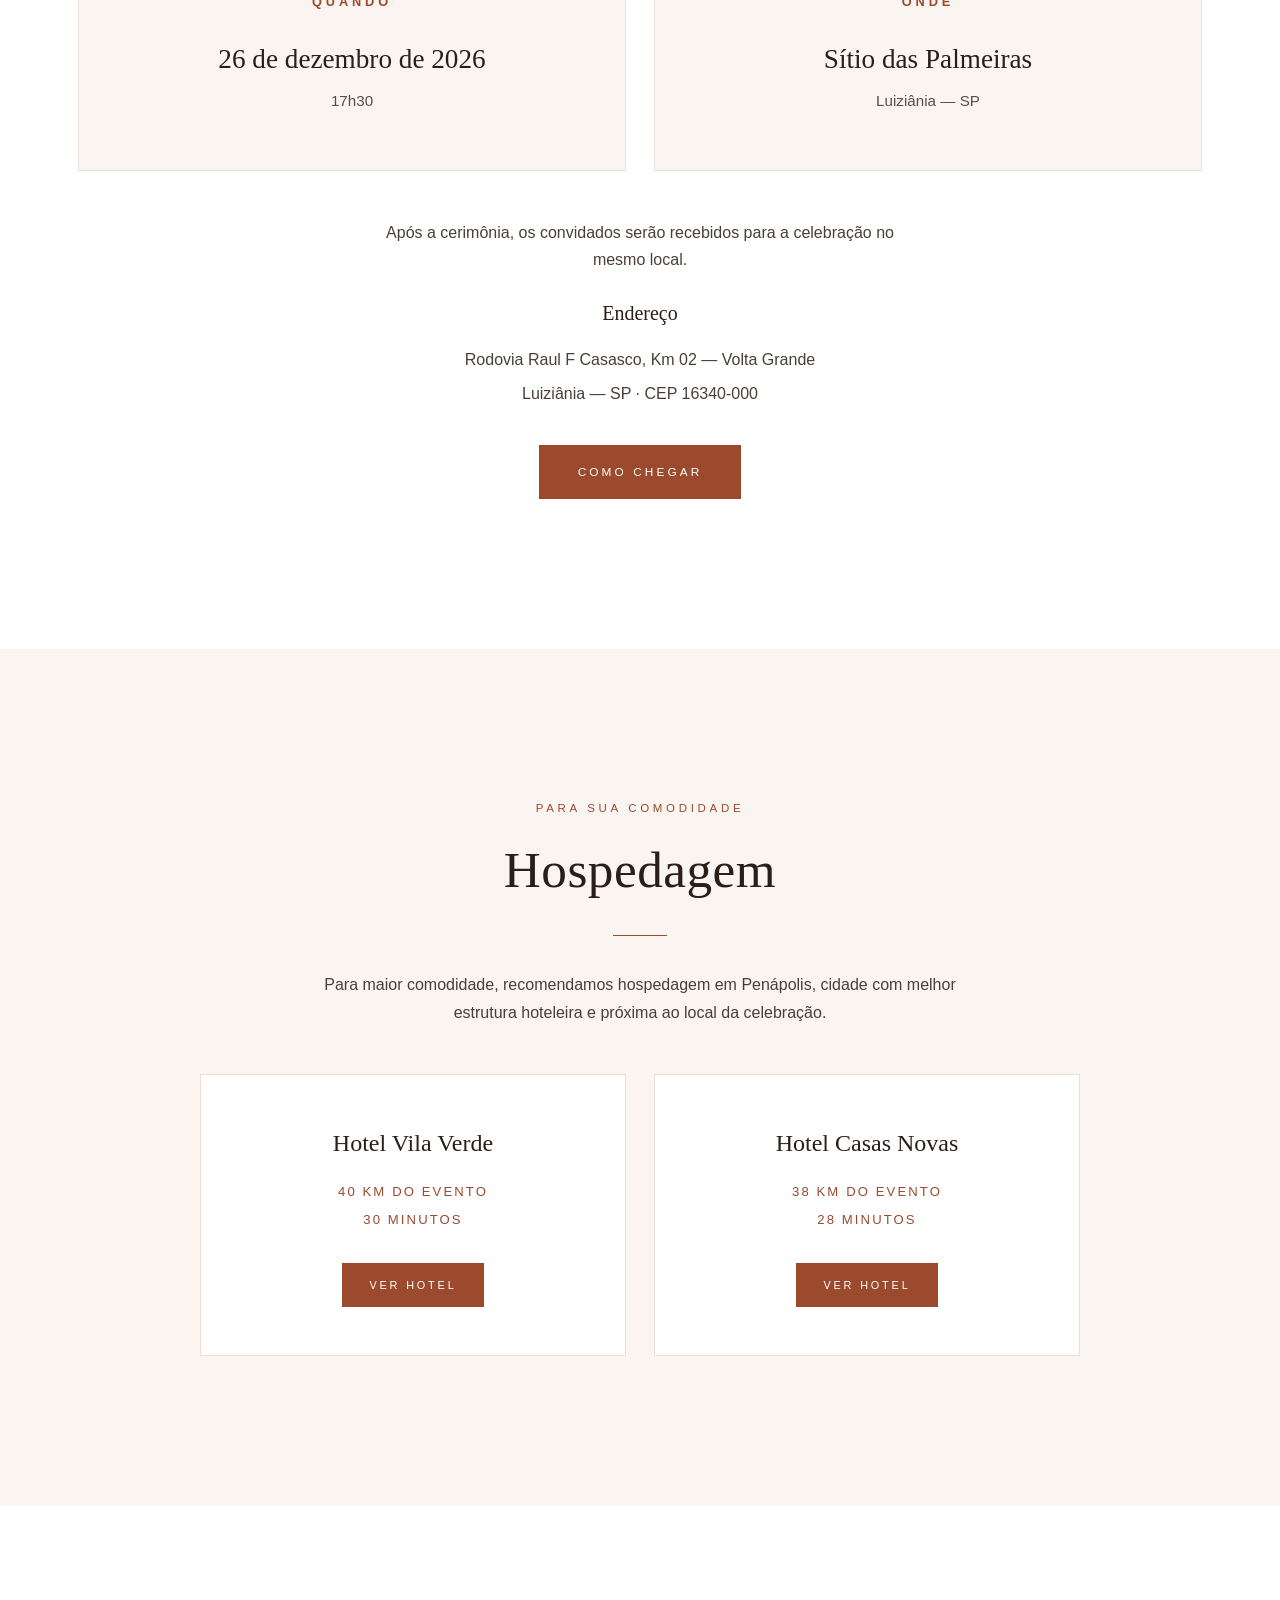
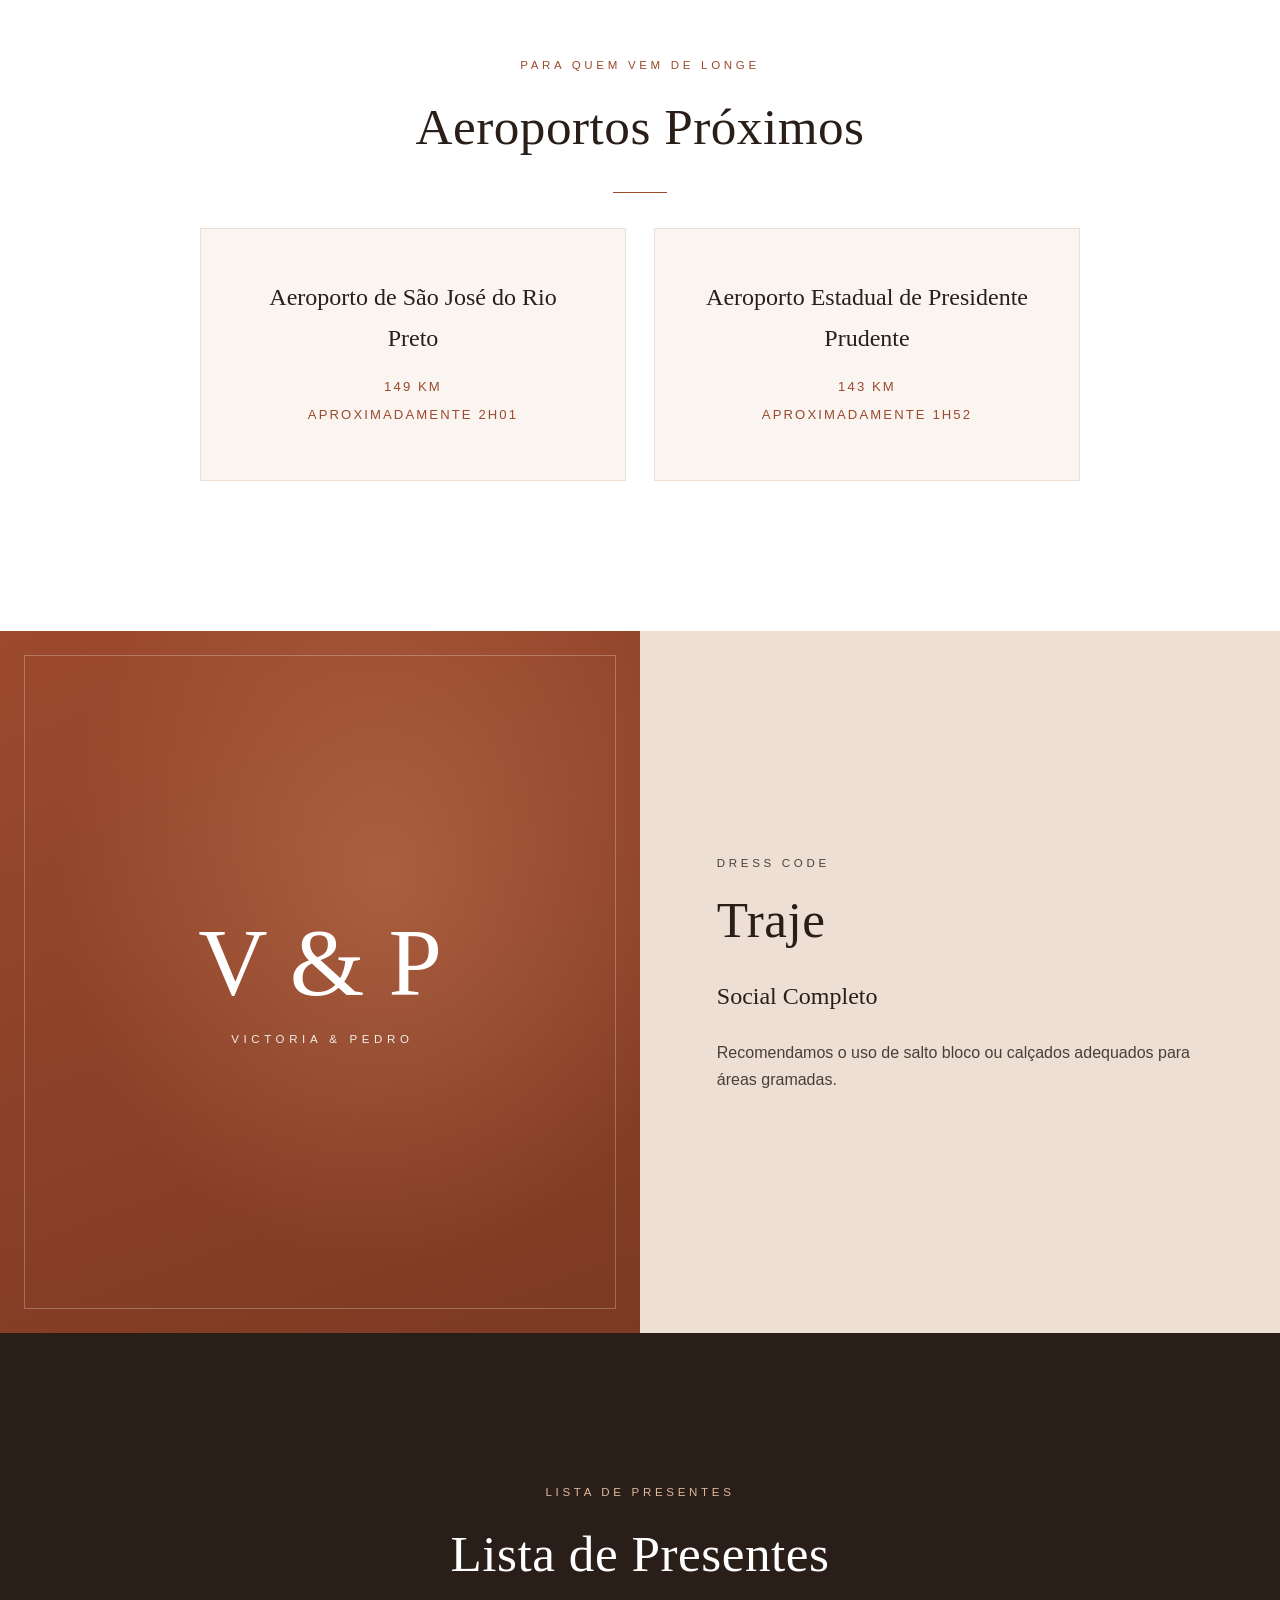
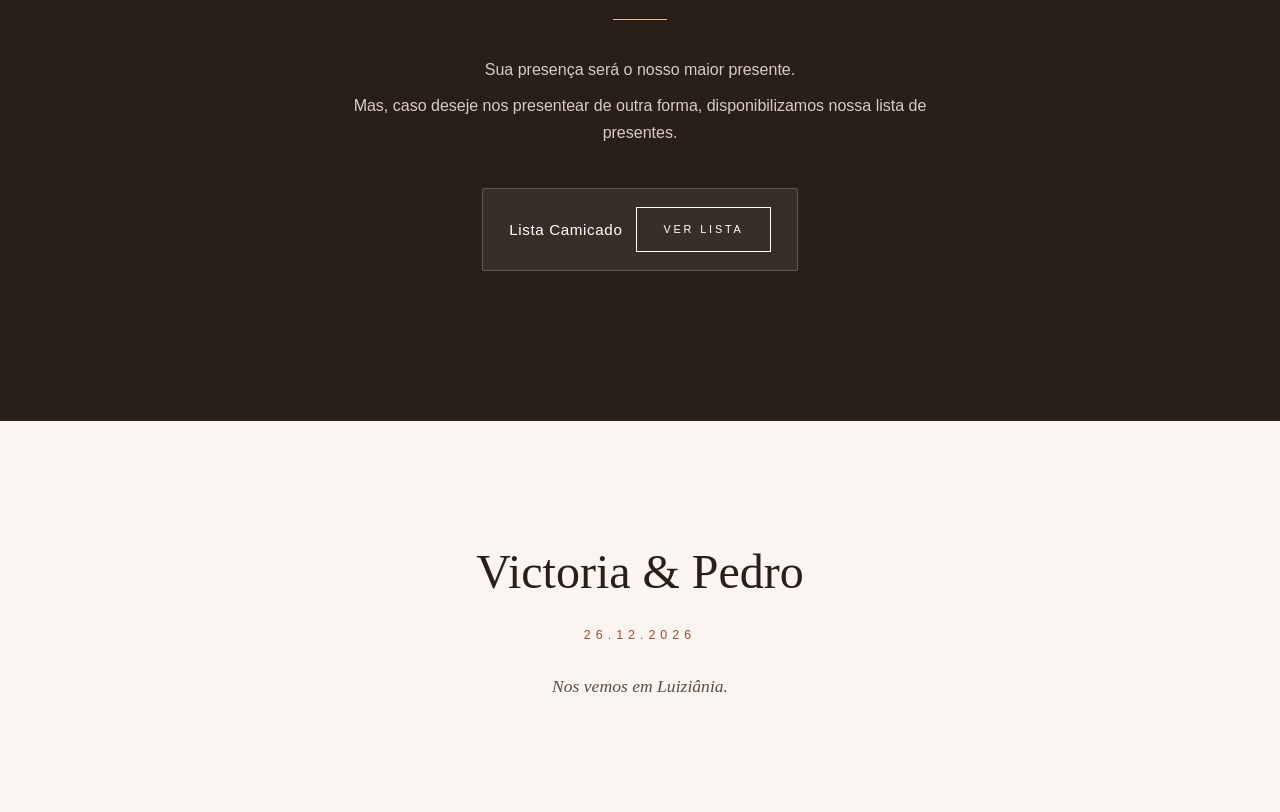
==== commit 960b6d72: "Update index.html" ====
--- a/index.html
+++ b/index.html
@@ -47,7 +47,7 @@
     "@context": "https://schema.org",
     "@type": "Event",
     "name": "Casamento de Victoria & Pedro",
-    "startDate": "2026-12-26T18:00:00-03:00",
+    "startDate": "2026-12-26T17:30:00-03:00",
     "eventStatus": "https://schema.org/EventScheduled",
     "eventAttendanceMode": "https://schema.org/OfflineEventAttendanceMode",
     "location": {
@@ -179,7 +179,7 @@
           <div class="card reveal d1">
             <h3>Quando</h3>
             <p class="big">26 de dezembro de 2026</p>
-            <p class="sub">18h00</p>
+            <p class="sub">17h30</p>
           </div>
           <div class="card reveal d2">
             <h3>Onde</h3>
